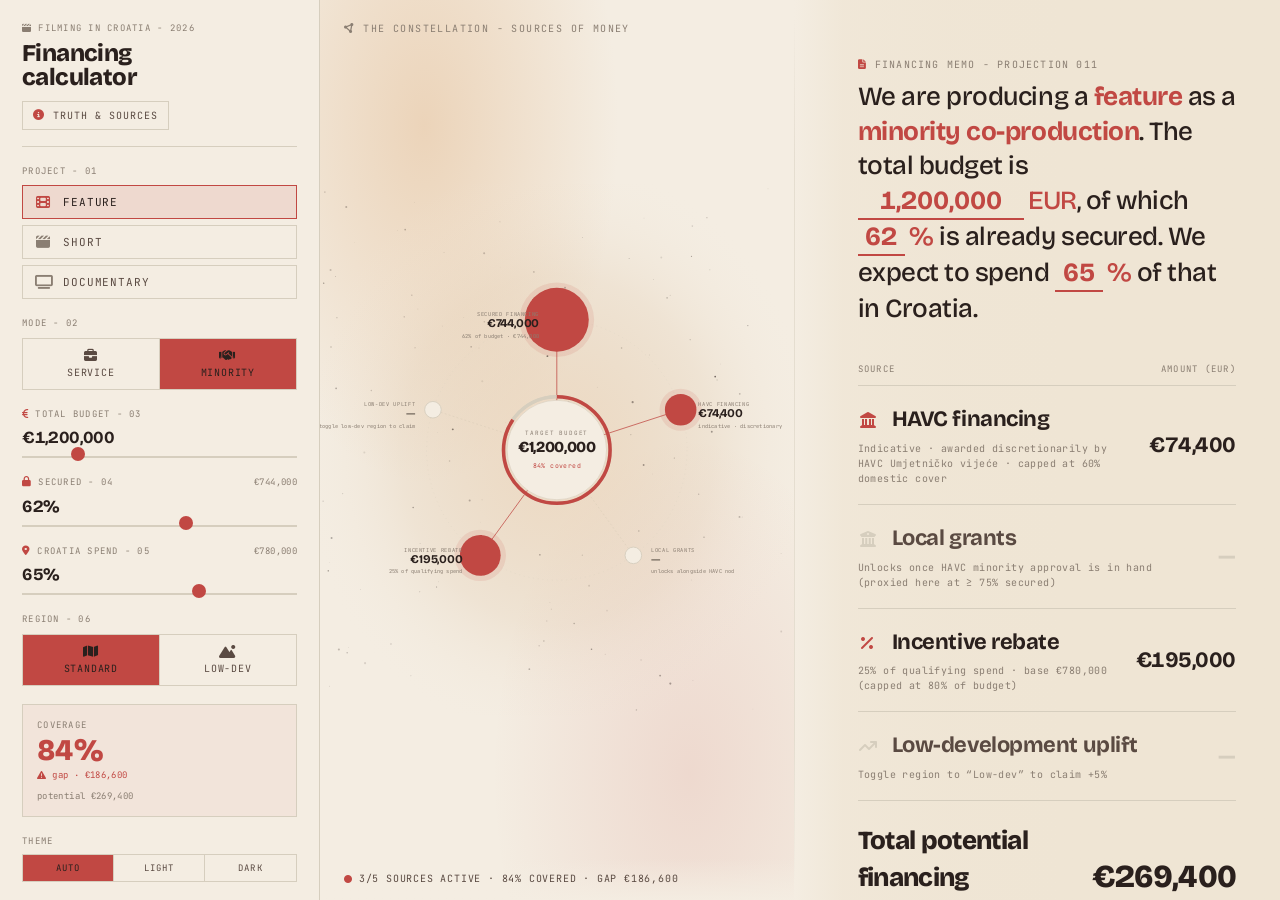
==== index.html @ e455ebb5 "initial commit" ====
<!doctype html>
<html lang="en">
<head>
<meta charset="utf-8">
<meta name="viewport" content="width=device-width, initial-scale=1">
<title>Financing Calculator - Filming in Croatia - 2026</title>
<meta name="description" content="A live estimator for HAVC financing and the Croatian audiovisual incentive rebate. By Aning Film d.o.o.">
<link rel="icon" href="https://aningfilm.hr/wp-content/uploads/2023/03/AningFilmIcon.png" sizes="32x32">

<link rel="stylesheet" href="brand/colors_and_type.css">
<link rel="stylesheet" href="https://cdnjs.cloudflare.com/ajax/libs/font-awesome/6.5.1/css/all.min.css">
<link rel="stylesheet" href="styles.css">
</head>

<body class="theme-dark">

<div class="app memo-docked" id="appRoot">
  <aside class="sidepanel desktop-sidepanel" aria-label="Desktop controls">
    <div class="brand-block">
      <div class="kicker">
        <i class="fa-solid fa-clapperboard"></i>filming in croatia - 2026
      </div>
      <h1 class="brand-title">Financing<br>calculator</h1>
      <button type="button" class="brand-truth-link" data-truth-trigger
        aria-controls="truthPanel" aria-expanded="false">
        <i class="fa-solid fa-circle-info"></i>
        <span>truth &amp; sources</span>
      </button>
    </div>

    <section class="ctrl-section">
      <div class="kicker">project - 01</div>
      <div class="project-chips">
        <button type="button" class="p-chip active" data-project="feature">
          <i class="fa-solid fa-film"></i>
          <span>Feature</span>
        </button>
        <button type="button" class="p-chip" data-project="short">
          <i class="fa-solid fa-clapperboard"></i>
          <span>Short</span>
        </button>
        <button type="button" class="p-chip" data-project="featureDocumentary">
          <i class="fa-solid fa-tv"></i>
          <span>Documentary</span>
        </button>
      </div>
    </section>

    <section class="ctrl-section">
      <div class="kicker">mode - 02</div>
      <div class="mode-row">
        <button type="button" class="mode-btn" data-mode="service">
          <i class="fa-solid fa-briefcase"></i>
          <span>Service</span>
        </button>
        <button type="button" class="mode-btn active" data-mode="minority">
          <i class="fa-solid fa-handshake"></i>
          <span>Minority</span>
        </button>
      </div>
    </section>

    <section class="slider-block">
      <div class="slider-head">
        <span class="kicker"><i class="fa-solid fa-euro-sign"></i>total budget - 03</span>
      </div>
      <div class="slider-val" data-display="valBudget">EUR 1,200,000</div>
      <input type="range" data-field="totalBudget"
        min="80000" max="6000000" step="10000" value="1200000"
        aria-label="Total budget">
    </section>

    <section class="slider-block">
      <div class="slider-head">
        <span class="kicker"><i class="fa-solid fa-lock"></i>secured - 04</span>
        <span class="slider-sub" data-display="subSecured">EUR 744,000</span>
      </div>
      <div class="slider-val" data-display="valSecured">62%</div>
      <input type="range" data-field="securedPct"
        min="0.05" max="1" step="0.01" value="0.62"
        aria-label="Secured financing percent">
    </section>

    <section class="slider-block">
      <div class="slider-head">
        <span class="kicker"><i class="fa-solid fa-location-dot"></i>croatia spend - 05</span>
        <span class="slider-sub" data-display="subCroatia">EUR 780,000</span>
      </div>
      <div class="slider-val" data-display="valCroatia">65%</div>
      <input type="range" data-field="croatiaPct"
        min="0" max="1" step="0.01" value="0.65"
        aria-label="Croatia spend percent">
    </section>

    <section class="ctrl-section">
      <div class="kicker">region - 06</div>
      <div class="mode-row">
        <button type="button" class="mode-btn region-btn active" data-region="standard">
          <i class="fa-solid fa-map"></i>
          <span>Standard</span>
        </button>
        <button type="button" class="mode-btn region-btn" data-region="lowdev">
          <i class="fa-solid fa-mountain-sun"></i>
          <span>Low-dev</span>
        </button>
      </div>
    </section>

    <div class="coverage-card">
      <div class="kicker">coverage</div>
      <div class="coverage-pct" data-display="coveragePct">0%</div>
      <div class="coverage-note" data-display="coverageNote">fully covered</div>
      <div class="coverage-potential" data-display="coveragePotential">potential EUR 0</div>
    </div>

    <div class="theme-toggle" role="radiogroup" aria-label="Theme">
      <span class="kicker theme-toggle-label">theme</span>
      <div class="theme-toggle-row">
        <button type="button" data-theme="auto"  aria-pressed="true">auto</button>
        <button type="button" data-theme="light" aria-pressed="false">light</button>
        <button type="button" data-theme="dark"  aria-pressed="false">dark</button>
      </div>
    </div>

    <div class="signoff">
      Aning Film - always paranoid,<br>never panicked.
    </div>
  </aside>

  <main class="main" aria-label="Funding constellation and memo stage">
    <section class="const-section">
      <div class="const-kicker">
        <i class="fa-solid fa-circle-nodes"></i>the constellation - sources of money
      </div>

      <div class="quick-rail" aria-label="Tablet and mobile controls">
        <div class="quick-pills" role="toolbar" aria-label="Configuration pills">
          <button type="button" class="pill-btn" data-pill="project" aria-expanded="false" aria-controls="configPanel">Project</button>
          <button type="button" class="pill-btn" data-pill="modeRegion" aria-expanded="false" aria-controls="configPanel">Mode + Region</button>
          <button type="button" class="pill-btn" data-pill="coverage" aria-expanded="false" aria-controls="configPanel">Coverage</button>
          <button type="button" class="pill-btn" data-pill="memo" aria-expanded="false" aria-controls="memoPanel">Memo</button>
          <button type="button" class="pill-btn" data-pill="truth" aria-expanded="false" aria-controls="truthPanel">Truth</button>

          <div class="theme-toggle quick-theme-toggle" role="radiogroup" aria-label="Theme">
            <button type="button" data-theme="auto"  aria-pressed="true" title="Auto">A</button>
            <button type="button" data-theme="light" aria-pressed="false" title="Light"><i class="fa-solid fa-sun"></i></button>
            <button type="button" data-theme="dark"  aria-pressed="false" title="Dark"><i class="fa-solid fa-moon"></i></button>
          </div>
        </div>

        <div class="quick-controls">
          <label class="quick-control">
            <span class="quick-label">Budget</span>
            <span class="quick-value" data-display="valBudget">EUR 1,200,000</span>
            <input type="range" data-field="totalBudget"
              min="80000" max="6000000" step="10000" value="1200000"
              aria-label="Quick total budget">
          </label>

          <label class="quick-control">
            <span class="quick-label">Secured</span>
            <span class="quick-value" data-display="valSecured">62%</span>
            <input type="range" data-field="securedPct"
              min="0.05" max="1" step="0.01" value="0.62"
              aria-label="Quick secured percent">
            <span class="quick-sub" data-display="subSecured">EUR 744,000</span>
          </label>

          <label class="quick-control">
            <span class="quick-label">Croatia</span>
            <span class="quick-value" data-display="valCroatia">65%</span>
            <input type="range" data-field="croatiaPct"
              min="0" max="1" step="0.01" value="0.65"
              aria-label="Quick Croatia percent">
            <span class="quick-sub" data-display="subCroatia">EUR 780,000</span>
          </label>
        </div>
      </div>

      <svg class="const-svg" id="constSvg" aria-hidden="true"></svg>
      <div class="const-hud" id="constHud"></div>
    </section>

    <section class="memo-section" id="memoPanel" aria-hidden="true">
      <div class="memo-inner">
        <div class="memo-head">
          <div class="memo-kicker">
            <i class="fa-solid fa-file-lines"></i>financing memo - projection 011
          </div>
          <button type="button" class="panel-close memo-close" id="memoClose" aria-label="Close memo panel">
            <i class="fa-solid fa-xmark"></i>
          </button>
        </div>

        <p class="memo-body">
          We are producing a <span class="memo-token" id="memoProject">feature</span>
          as a <span class="memo-token" id="memoMode">minority co-production</span>.
          The total budget is
          <span class="inline-input-wrap">
            <input type="text" inputmode="numeric" class="inline-input" id="memoBudget"
              aria-label="Total budget">
            <span class="inline-suffix">EUR</span></span>,
          of which
          <span class="inline-input-wrap">
            <input type="text" inputmode="numeric" class="inline-input" id="memoSecured"
              aria-label="Secured percent">
            <span class="inline-suffix">%</span></span>
          is already secured. We expect to spend
          <span class="inline-input-wrap">
            <input type="text" inputmode="numeric" class="inline-input" id="memoCroatia"
              aria-label="Croatia spend percent">
            <span class="inline-suffix">%</span></span>
          of that in Croatia.
        </p>

        <div class="ledger-head">
          <div class="kicker">source</div>
          <div class="kicker">basis</div>
          <div class="kicker right">amount (EUR)</div>
        </div>

        <div id="ledger"></div>

        <div class="total-row">
          <div class="total-label">Total potential financing</div>
          <div class="row-note" id="totalNote"></div>
          <div class="total-amt" id="totalAmt">EUR 0</div>
        </div>

        <div class="gap-row">
          <div class="gap-label" id="gapLabel"></div>
          <div class="row-note" id="gapNote"></div>
          <div class="gap-amt" id="gapAmt"></div>
        </div>

        <div class="footnote">
          Strictly illustrative. Actual decisions sit with HAVC, the line producer,
          and the auditor. For the rules, citations, and government sources see the
          <a href="#" data-truth-trigger>truth &amp; sources</a> panel.
        </div>
      </div>
    </section>

    <section class="memo-section truth-section" id="truthPanel" aria-hidden="true">
      <div class="memo-inner">
        <div class="memo-head">
          <div class="memo-kicker">
            <i class="fa-solid fa-scale-balanced"></i>truth &amp; sources
          </div>
          <button type="button" class="panel-close truth-close" id="truthClose" aria-label="Close truth panel">
            <i class="fa-solid fa-xmark"></i>
          </button>
        </div>

        <p class="memo-body truth-lede">
          A live estimator built on the current Croatian rules. The hard
          numbers come from Narodne novine; the soft ones (HAVC award sizing,
          local top-ups) come from <span class="memo-token">producer practice</span>
          and are labelled as such inside the constellation.
        </p>

        <div class="truth-section-list">

          <div class="truth-block">
            <div class="kicker truth-block-kicker"><i class="fa-solid fa-percent"></i>incentive rebate</div>
            <p class="truth-block-body">
              25% of qualifying Croatian spend, plus 5% if the production films in a
              below-average-development region. Eligible spend is capped at 80% of
              total budget. Minimum Croatian spend: €250,000 for a feature, €60,000
              for a documentary. <strong>Shorts are not rebate-eligible.</strong>
            </p>
          </div>

          <div class="truth-block">
            <div class="kicker truth-block-kicker"><i class="fa-solid fa-landmark"></i>havc minority co-production</div>
            <p class="truth-block-body">
              Available to projects with 50–85% secured financing. At least 60% of any
              HAVC grant must be spent in Croatia. Award amounts are discretionary
              (HAVC's Umjetničko vijeće decides per project) — the band shown in the
              constellation is our practitioner estimate calibrated against
              2024–2025 averages.
            </p>
          </div>

          <div class="truth-block">
            <div class="kicker truth-block-kicker"><i class="fa-solid fa-building-columns"></i>local / municipal funds</div>
            <p class="truth-block-body">
              City and county culture funds (Zagreb, Istria, Rijeka, Split-Dalmatia,
              Pula, …) typically top up once HAVC's minority approval is in hand —
              the domino effect. Amounts vary; €10–25k is a common first-domino range.
            </p>
          </div>

          <div class="truth-block">
            <div class="kicker truth-block-kicker"><i class="fa-solid fa-square-root-variable"></i>eligibility math</div>
            <p class="truth-block-body">
              To apply for the rebate you need ≥ 70% of your Croatian spend secured —
              not your total budget, since HAVC has no jurisdiction over non-Croatian
              budget. To be an official minority co-production you need ≥ 15% Croatian
              share, which is why anything above ~85% secured is essentially out of
              scope for HAVC minority funding.
            </p>
          </div>

          <div class="truth-block">
            <div class="kicker truth-block-kicker"><i class="fa-solid fa-compass"></i>what this calculator is</div>
            <p class="truth-block-body">
              A live estimator for first-pass financing conversations. Real decisions
              sit with HAVC, the line producer, and the auditor. The constellation
              labels each source as <em>indicative</em> where the calc is using a
              practitioner heuristic rather than a codified rule.
            </p>
          </div>

        </div>

        <div class="truth-sources">
          <div class="kicker truth-sources-kicker">authoritative sources</div>
          <ul class="truth-source-list">
            <li>
              <a href="https://narodne-novine.nn.hr/clanci/sluzbeni/2024_01_9_173.html" target="_blank" rel="noopener">
                NN 9/2024 — Pravilnik o poticanju ulaganja (current rebate amendment)
                <i class="fa-solid fa-arrow-up-right-from-square"></i>
              </a>
            </li>
            <li>
              <a href="https://www.zakon.hr/c/podzakonski-propis/55210/pravilnik-o-poticanju-ulaganja-u-proizvodnju-audiovizualnih-djela---procisceni-tekst" target="_blank" rel="noopener">
                Rebate Pravilnik — consolidated text (zakon.hr)
                <i class="fa-solid fa-arrow-up-right-from-square"></i>
              </a>
            </li>
            <li>
              <a href="https://narodne-novine.nn.hr/clanci/sluzbeni/full/2023_08_95_1429.html" target="_blank" rel="noopener">
                NN 95/2023 — HAVC funding Pravilnik
                <i class="fa-solid fa-arrow-up-right-from-square"></i>
              </a>
            </li>
            <li>
              <a href="https://narodne-novine.nn.hr/clanci/sluzbeni/2024_10_123_2052.html" target="_blank" rel="noopener">
                Zakon o audiovizualnim djelatnostima — NN 123/2024
                <i class="fa-solid fa-arrow-up-right-from-square"></i>
              </a>
            </li>
            <li>
              <a href="https://havc.hr/o-nama/javni-pozivi/filmske-koprodukcije-s-manjinskim-hrvatskim-udjelom/filmske-koprodukcije-s-manjinskim-hrvatskim-udjelom-u-2026" target="_blank" rel="noopener">
                HAVC — 2026 minority co-production call
                <i class="fa-solid fa-arrow-up-right-from-square"></i>
              </a>
            </li>
            <li>
              <a href="https://filmingincroatia.hr/the-incentive-programme/" target="_blank" rel="noopener">
                Filming in Croatia — official programme page
                <i class="fa-solid fa-arrow-up-right-from-square"></i>
              </a>
            </li>
            <li>
              <a href="https://min-kulture.gov.hr/propisi-543/audiovizualne-djelatnosti-16235/16235" target="_blank" rel="noopener">
                Ministry of Culture — AV regulations index
                <i class="fa-solid fa-arrow-up-right-from-square"></i>
              </a>
            </li>
          </ul>
        </div>

        <div class="footnote">
          For the full auditor-level breakdown including line-by-line code citations,
          see the standalone <a href="truth-report.html" target="_blank" rel="noopener">truth report</a>.
        </div>
      </div>
    </section>

    <section class="config-sheet" id="configPanel" aria-hidden="true">
      <div class="config-inner">
        <div class="config-head">
          <div class="kicker" id="configTitle">configuration</div>
          <button type="button" class="panel-close" id="sheetClose" aria-label="Close configuration sheet">
            <i class="fa-solid fa-xmark"></i>
          </button>
        </div>

        <div class="sheet-section" data-sheet-section="project" hidden>
          <div class="kicker">project</div>
          <div class="project-chips">
            <button type="button" class="p-chip active" data-project="feature">
              <i class="fa-solid fa-film"></i>
              <span>Feature</span>
            </button>
            <button type="button" class="p-chip" data-project="short">
              <i class="fa-solid fa-clapperboard"></i>
              <span>Short</span>
            </button>
            <button type="button" class="p-chip" data-project="featureDocumentary">
              <i class="fa-solid fa-tv"></i>
              <span>Documentary</span>
            </button>
          </div>
        </div>

        <div class="sheet-section" data-sheet-section="modeRegion" hidden>
          <div class="kicker">mode</div>
          <div class="mode-row">
            <button type="button" class="mode-btn" data-mode="service">
              <i class="fa-solid fa-briefcase"></i>
              <span>Service</span>
            </button>
            <button type="button" class="mode-btn active" data-mode="minority">
              <i class="fa-solid fa-handshake"></i>
              <span>Minority</span>
            </button>
          </div>

          <div class="kicker section-kicker">region</div>
          <div class="mode-row">
            <button type="button" class="mode-btn region-btn active" data-region="standard">
              <i class="fa-solid fa-map"></i>
              <span>Standard</span>
            </button>
            <button type="button" class="mode-btn region-btn" data-region="lowdev">
              <i class="fa-solid fa-mountain-sun"></i>
              <span>Low-dev</span>
            </button>
          </div>
        </div>

        <div class="sheet-section" data-sheet-section="coverage" hidden>
          <div class="coverage-card compact">
            <div class="kicker">coverage snapshot</div>
            <div class="coverage-pct" data-display="coveragePct">0%</div>
            <div class="coverage-note" data-display="coverageNote">fully covered</div>
            <div class="coverage-potential" data-display="coveragePotential">potential EUR 0</div>
          </div>
        </div>
      </div>
    </section>

    <div class="panel-backdrop" id="sheetBackdrop" hidden></div>
  </main>
</div>

<script src="calc.js"></script>
<script src="app.js"></script>

</body>
</html>
---- brand/colors_and_type.css ----
/* Aning Film — Colors & Type
 * Single source of truth for the brand's visual foundations.
 * Dark theme is the default. Light theme is a courtesy.
 *
 * Usage:
 *   <link rel="stylesheet" href="colors_and_type.css">
 *   <body class="theme-dark">  (or .theme-light, or .theme-auto)
 */

/* ─── WEB FONTS ───────────────────────────────────────────────
 * Pinned via Google Fonts CDN.
 * - Bricolage Grotesque · display / headlines (variable, opsz 12-96)
 * - Albert Sans · body / UI
 * - JetBrains Mono · monospace metadata, kickers, technical text
 * - Sigmar · optional one-shot brand display (hand-drawn weight,
 *   echoes the logo's vibe — use sparingly for big numerals, drop caps)
 *
 * SUBSTITUTION NOTE: The logo is hand-drawn custom lettering — there
 * is no font file for it. Sigmar is the nearest CDN match for the
 * thick, rounded, irregular character of the wordmark when text
 * needs to LOOK like the logo (it almost never does — show the logo
 * image instead).
 */
@import url('https://fonts.googleapis.com/css2?family=Bricolage+Grotesque:opsz,wght@12..96,400;12..96,500;12..96,700;12..96,800&family=Albert+Sans:wght@400;500;600;700&family=JetBrains+Mono:wght@400;500&family=Sigmar&display=swap');

/* ─── COLOR TOKENS — DARK (default) ───────────────────────── */
:root,
:root.theme-dark,
body.theme-dark {
  /* Foundations — sampled from the logo */
  --ink:        #2e2522;   /* primary background — warm near-black */
  --ink-deep:   #20191698; /* deeper near-black, used with alpha */
  --paper:      #f4ede2;   /* primary foreground — warm cream */
  --paper-dim:  #d6cebe;   /* secondary text */
  --muted:      #8a7e72;   /* tertiary / metadata */
  --rule:       #4a3b35;   /* dividers, hairlines, faint borders */
  --panel:      #382b27;   /* raised surfaces (cards, panels) */
  --still-bg:   #2e2522;   /* image placeholder background */
  --edge:       #3c2f2a;   /* quiet edges (constellation lines) */
  --edge-on:    #6b554d;   /* lit edges */
  --nebula-a:   #5a3a32;   /* warm cluster glow */
  --nebula-b:   #3a2a25;   /* secondary cluster */

  /* Accent — the Aning red */
  --red:        #c14843;   /* sampled from the logo's A */
  --red-deep:   #962f2b;

  /* Thread palette — when multiple categories need distinct hues */
  --thread-auteur:  #c14843;
  --thread-cross:   #e8a04a;
  --thread-inst:    #7fb38a;
  --thread-feature: #7a9bc4;
  --thread-tool:    #b88ad6;
  --thread-extra:   #d97a91;

  /* Semantic */
  --bg:         var(--ink);
  --fg:         var(--paper);
  --fg-dim:     var(--paper-dim);
  --accent:     var(--red);

  color-scheme: dark;
}

/* ─── COLOR TOKENS — LIGHT (inverted) ─────────────────────── */
body.theme-light {
  --ink:        #f4ede2;
  --ink-deep:   #e8dfd1;
  --paper:      #2a201d;
  --paper-dim:  #5a4a42;
  --muted:      #8a7e72;
  --rule:       #d6cebe;
  --panel:      #efe5d4;
  --still-bg:   #efe5d4;
  --edge:       #c8bea8;
  --edge-on:    #8a7a64;
  --nebula-a:   #e8c9a8;
  --nebula-b:   #d8b893;

  --red:        #c14843;
  --red-deep:   #962f2b;

  --bg: var(--ink);
  --fg: var(--paper);
  --fg-dim: var(--paper-dim);
  --accent: var(--red);

  color-scheme: light;
}

/* Follow OS pref in auto mode */
@media (prefers-color-scheme: light) {
  body.theme-auto {
    --ink: #f4ede2; --ink-deep: #e8dfd1;
    --paper: #2a201d; --paper-dim: #5a4a42;
    --muted: #8a7e72; --rule: #d6cebe; --panel: #efe5d4;
    --still-bg: #efe5d4; --edge: #c8bea8; --edge-on: #8a7a64;
    --nebula-a: #e8c9a8; --nebula-b: #d8b893;
    --bg: var(--ink); --fg: var(--paper); --fg-dim: var(--paper-dim);
  }
}

/* ─── TYPOGRAPHY TOKENS ───────────────────────────────────── */
:root {
  /* Font families */
  --font-display: "Bricolage Grotesque", system-ui, -apple-system, "Segoe UI", sans-serif;
  --font-body:    "Albert Sans", system-ui, -apple-system, "Segoe UI", sans-serif;
  --font-mono:    "JetBrains Mono", ui-monospace, Menlo, Consolas, monospace;
  --font-brand:   "Sigmar", "Bricolage Grotesque", system-ui, sans-serif;

  /* Type scale — display (Bricolage, 800, tight tracking) */
  --display-xxl: 92px;     /* hero one-shot — Dogma 23 wall */
  --display-xl:  56px;     /* page H1 */
  --display-lg:  38px;     /* project title, modal H */
  --display-md:  30px;     /* ethos statements */
  --display-sm:  22px;     /* card titles */

  /* Body */
  --body-xl: 24px;   /* studio statement, hero lede */
  --body-lg: 18px;   /* section lede */
  --body-md: 16px;   /* paragraph */
  --body-sm: 14px;   /* compact paragraph, button text */
  --body-xs: 12px;   /* fine print */

  /* Mono — kickers, metadata, navigation utility */
  --mono-sm:  11px;
  --mono-xs:  10px;
  --mono-xxs:  9px;

  /* Line heights */
  --lh-display: 0.92;
  --lh-tight:   1.05;
  --lh-snug:    1.25;
  --lh-body:    1.4;
  --lh-loose:   1.6;

  /* Tracking */
  --track-display: -0.025em;  /* tight on big display */
  --track-body:     0em;
  --track-mono:    0.04em;    /* spaced mono */
  --track-kicker:  0.08em;    /* wide-spaced uppercase */
}

/* ─── BASE ELEMENTS ───────────────────────────────────────── */
html, body {
  margin: 0; padding: 0;
  background: var(--bg);
  color: var(--fg);
  font-family: var(--font-body);
  font-size: var(--body-sm);
  line-height: var(--lh-body);
  -webkit-font-smoothing: antialiased;
  text-rendering: optimizeLegibility;
}
* { box-sizing: border-box; }
::selection { background: var(--red); color: var(--paper); }

/* Display — bricolage, heavy, tight. Always set on h1-h4. */
h1, h2, h3, h4, .display {
  font-family: var(--font-display);
  font-weight: 800;
  letter-spacing: var(--track-display);
  line-height: var(--lh-tight);
  margin: 0;
  text-wrap: balance;
}
h1, .display-xl { font-size: var(--display-xl); line-height: var(--lh-display); }
h2, .display-lg { font-size: var(--display-lg); }
h3, .display-md { font-size: var(--display-md); }
h4, .display-sm { font-size: var(--display-sm); }
.display-xxl    { font-size: var(--display-xxl); line-height: var(--lh-display); }

/* Body */
p, .body {
  font-family: var(--font-body);
  font-size: var(--body-md);
  line-height: var(--lh-body);
  margin: 0 0 1em;
  text-wrap: pretty;
}
.body-xl { font-size: var(--body-xl); line-height: var(--lh-body); }
.body-lg { font-size: var(--body-lg); line-height: var(--lh-body); }
.body-sm { font-size: var(--body-sm); }
.body-xs { font-size: var(--body-xs); }

/* Mono — the brand's "utility voice". Kickers, dates, technical notes. */
.mono, code, kbd, samp {
  font-family: var(--font-mono);
  letter-spacing: var(--track-mono);
}
.mono-sm  { font-size: var(--mono-sm);  }
.mono-xs  { font-size: var(--mono-xs);  }
.mono-xxs { font-size: var(--mono-xxs); }

/* Kicker — small, mono, uppercase, wide-spaced. The signature label. */
.kicker {
  font-family: var(--font-mono);
  font-size: var(--mono-xs);
  letter-spacing: var(--track-kicker);
  text-transform: uppercase;
  color: var(--paper-dim);
  display: inline-block;
}
.kicker--accent { color: var(--red); }

/* Links */
a {
  color: inherit;
  text-decoration: underline;
  text-underline-offset: 0.2em;
  text-decoration-thickness: 1px;
  text-decoration-color: var(--rule);
  transition: text-decoration-color 180ms ease;
}
a:hover { text-decoration-color: var(--red); }

/* Buttons inherit our type */
button, input, textarea, select { font-family: inherit; }

/* ─── SCROLLBARS — narrow, brand-tinted ────────────────────── */
* { scrollbar-width: thin; scrollbar-color: var(--rule) transparent; }
*::-webkit-scrollbar { width: 10px; height: 10px; }
*::-webkit-scrollbar-track { background: transparent; }
*::-webkit-scrollbar-thumb {
  background: var(--rule); border-radius: 6px;
  border: 2px solid var(--ink);
}
*::-webkit-scrollbar-thumb:hover { background: var(--red); }

/* ─── SPACING — modest scale, 4px base ─────────────────────── */
:root {
  --space-1:  4px;
  --space-2:  8px;
  --space-3:  12px;
  --space-4:  16px;
  --space-5:  22px;
  --space-6:  28px;
  --space-7:  36px;
  --space-8:  48px;
  --space-9:  64px;
  --space-10: 96px;

  /* Layout */
  --gutter:       28px;
  --content-w:   1100px;
  --reading-w:    780px;
  --narrow-w:     640px;

  /* Borders & radii — radii are NEAR ZERO. Sharp corners are part of
   * the brand. Buttons and chips are the only rounded elements. */
  --r-0:    0px;     /* default — cards, panels, inputs, images */
  --r-pill: 999px;   /* chips, theme toggle */

  --hairline:  1px;
  --rule-w:  1.5px;  /* default visible border weight */
  --rule-w-strong: 3px;  /* accent border, brand bar */
}
---- styles.css ----
/* Film Financing Calculator 2026
 * Desktop: persistent sidepanel + integrated memo / truth overlay sharing the right slot.
 * Tablet/mobile: always-visible quick controls + lightweight floating popovers.
 */

* { box-sizing: border-box; }
html, body { height: 100%; margin: 0; }

:root {
  /* Width of the docked right-slot panel (memo or truth). Single source of
   * truth — used both by the panel itself and by the constellation section
   * which shrinks to make room when one is docked. */
  --memo-w: clamp(440px, 38vw, 640px);
}

body {
  background: var(--ink);
  color: var(--paper);
  font-family: var(--font-body);
  overflow: hidden;
}
body.panel-lock { overflow: hidden; }

::selection { background: var(--red); color: var(--paper); }
a { color: var(--paper); }

.app {
  position: relative;
  height: 100vh;
  display: grid;
  grid-template-columns: 320px 1fr;
  background: var(--ink);
}

.main {
  position: relative;
  min-width: 0;
  height: 100vh;
  overflow: hidden;
  background: var(--ink);
}

/* ─── Desktop sidepanel ─────────────────────────────────────── */
.sidepanel {
  height: 100vh;
  border-right: 1px solid var(--rule);
  padding: 22px 22px 20px;
  display: flex;
  flex-direction: column;
  gap: 18px;
  overflow-y: auto;
  background: var(--ink);
}

.brand-block {
  padding-bottom: 16px;
  border-bottom: 1px solid var(--rule);
  display: flex;
  flex-direction: column;
  gap: 6px;
}
.brand-block .kicker i { margin-right: 6px; }

.brand-title {
  font-family: var(--font-display);
  font-weight: 800;
  font-size: 24px;
  letter-spacing: -0.025em;
  line-height: 1;
  color: var(--paper);
  margin: 0;
}

.brand-truth-link {
  margin-top: 6px;
  border: 1px solid var(--rule);
  background: transparent;
  color: var(--paper-dim);
  padding: 7px 10px;
  font-family: var(--font-mono);
  font-size: 10px;
  letter-spacing: 0.1em;
  text-transform: uppercase;
  cursor: pointer;
  display: inline-flex;
  align-items: center;
  gap: 8px;
  align-self: flex-start;
  transition: border-color 160ms ease, color 160ms ease, background 160ms ease;
}
.brand-truth-link i { color: var(--red); font-size: 11px; }
.brand-truth-link:hover { border-color: var(--paper-dim); color: var(--paper); }
.brand-truth-link[aria-expanded="true"] {
  border-color: var(--red);
  color: var(--paper);
  background: rgba(193,72,67,0.10);
}

.kicker {
  font-family: var(--font-mono);
  font-size: 9px;
  letter-spacing: 0.14em;
  text-transform: uppercase;
  color: var(--muted);
}

.ctrl-section { display: flex; flex-direction: column; gap: 8px; }

.project-chips { display: flex; flex-direction: column; gap: 6px; }

.p-chip {
  display: flex;
  align-items: center;
  gap: 12px;
  padding: 9px 12px;
  border: 1.5px solid var(--rule);
  background: transparent;
  color: var(--paper-dim);
  cursor: pointer;
  font-family: var(--font-mono);
  font-size: 11px;
  letter-spacing: 0.08em;
  text-transform: uppercase;
  text-align: left;
  transition: all 180ms ease;
}
.p-chip:hover { border-color: var(--paper-dim); }
.p-chip.active {
  border-color: var(--red);
  background: rgba(193,72,67,0.12);
  color: var(--paper);
}
.p-chip i {
  color: var(--muted);
  font-size: 14px;
  width: 16px;
  text-align: center;
}
.p-chip.active i { color: var(--red); }

.mode-row {
  display: grid;
  grid-template-columns: 1fr 1fr;
  border: 1px solid var(--rule);
}
.mode-btn {
  padding: 10px 8px;
  border: 0;
  background: transparent;
  color: var(--paper-dim);
  font-family: var(--font-mono);
  font-size: 10px;
  letter-spacing: 0.08em;
  text-transform: uppercase;
  cursor: pointer;
  display: flex;
  flex-direction: column;
  align-items: center;
  gap: 4px;
  transition: background 180ms ease, color 180ms ease;
}
.mode-btn:first-child { border-right: 1px solid var(--rule); }
.mode-btn.active { background: var(--red); color: var(--paper); }
.mode-btn i { font-size: 13px; }

.slider-block { display: flex; flex-direction: column; gap: 6px; }
.slider-head {
  display: flex;
  justify-content: space-between;
  align-items: baseline;
}
.slider-head .kicker i {
  margin-right: 6px;
  color: var(--red);
  font-size: 10px;
}
.slider-val {
  font-family: var(--font-display);
  font-weight: 700;
  font-size: 17px;
  letter-spacing: -0.02em;
  color: var(--paper);
  font-variant-numeric: tabular-nums;
}
.slider-sub {
  font-family: var(--font-mono);
  font-size: 9px;
  letter-spacing: 0.04em;
  color: var(--muted);
}

input[type=range] {
  -webkit-appearance: none;
  appearance: none;
  width: 100%;
  height: 2px;
  margin: 0;
  background: var(--rule);
  outline: none;
  accent-color: var(--red);
}
input[type=range]::-webkit-slider-thumb {
  -webkit-appearance: none;
  height: 14px;
  width: 14px;
  border-radius: 50%;
  background: var(--red);
  cursor: pointer;
  border: 0;
  margin-top: -6px;
}
input[type=range]::-moz-range-thumb {
  height: 14px;
  width: 14px;
  border-radius: 50%;
  background: var(--red);
  border: 0;
  cursor: pointer;
}

.coverage-card {
  padding: 14px;
  border: 1px solid var(--rule);
  background: rgba(193,72,67,0.05);
  display: flex;
  flex-direction: column;
  gap: 4px;
}
.coverage-card.compact { background: rgba(193,72,67,0.08); }
.coverage-pct {
  font-family: var(--font-display);
  font-weight: 800;
  font-size: 30px;
  letter-spacing: -0.025em;
  line-height: 1;
  color: var(--paper);
  font-variant-numeric: tabular-nums;
}
.coverage-pct.short { color: var(--red); }
.coverage-note {
  font-family: var(--font-mono);
  font-size: 9px;
  letter-spacing: 0.04em;
  color: var(--paper-dim);
}
.coverage-note.gap { color: var(--red); }
.coverage-note i { margin-right: 6px; }
.coverage-potential {
  font-family: var(--font-mono);
  font-size: 9px;
  letter-spacing: 0.04em;
  color: var(--muted);
  margin-top: 4px;
}

/* ─── Theme toggle ──────────────────────────────────────────── */
.theme-toggle {
  display: flex;
  flex-direction: column;
  gap: 6px;
}
/* Desktop sidepanel variant — sits just above the signoff. */
.sidepanel .theme-toggle { margin-top: auto; }
.sidepanel .signoff      { margin-top: 0; }
.theme-toggle-label { color: var(--muted); }
.theme-toggle-row {
  display: grid;
  grid-template-columns: 1fr 1fr 1fr;
  border: 1px solid var(--rule);
}
.theme-toggle-row button {
  background: transparent;
  border: 0;
  border-right: 1px solid var(--rule);
  padding: 7px 6px;
  font-family: var(--font-mono);
  font-size: 9px;
  letter-spacing: 0.12em;
  text-transform: uppercase;
  color: var(--paper-dim);
  cursor: pointer;
  transition: background 160ms ease, color 160ms ease;
}
.theme-toggle-row button:last-child { border-right: 0; }
.theme-toggle-row button:hover { color: var(--paper); }
.theme-toggle-row button[aria-pressed="true"] {
  background: var(--red);
  color: var(--paper);
}

.signoff {
  margin-top: auto;
  font-family: var(--font-mono);
  font-size: 9px;
  letter-spacing: 0.08em;
  text-transform: uppercase;
  color: var(--muted);
  padding-top: 10px;
  border-top: 1px solid var(--rule);
  line-height: 1.5;
}

/* ─── Stage ────────────────────────────────────────────────── */
.const-section {
  position: absolute;
  inset: 0;
  overflow: hidden;
  background: var(--ink);
  transition: right 380ms cubic-bezier(0.2, 0.8, 0.2, 1);
}
.const-section::before {
  content: "";
  position: absolute;
  inset: 0;
  background:
    radial-gradient(62% 60% at 22% 14%, color-mix(in srgb, var(--nebula-a) 70%, transparent), transparent 66%),
    radial-gradient(58% 52% at 78% 86%, rgba(193,72,67,0.12), transparent 72%);
  pointer-events: none;
  z-index: 0;
}

.const-kicker {
  position: absolute;
  top: 22px;
  left: 24px;
  font-family: var(--font-mono);
  font-size: 10px;
  letter-spacing: 0.14em;
  text-transform: uppercase;
  color: var(--muted);
  z-index: 26;
}
.const-kicker i { margin-right: 8px; }

.const-svg {
  position: absolute;
  inset: 0;
  width: 100%;
  height: 100%;
  z-index: 1;
}

.const-svg .edge,
.const-svg .node-circle,
.const-svg .halo {
  transition: all 380ms cubic-bezier(0.2, 0.8, 0.2, 1);
}
.const-svg .coverage-ring {
  transition: stroke-dasharray 460ms cubic-bezier(0.2, 0.8, 0.2, 1);
}
.const-svg .node-val,
.const-svg .node-note {
  transition: fill 180ms ease;
}

/* When the right slot is docked (memo OR truth), shrink the constellation
 * section so it stops being masked by the panel. Single var drives both.
 * Desktop-only — on tablet/mobile the panels are sliding sheets, not docked. */
@media (min-width: 1280px) {
  .app.memo-docked .const-section,
  .app.truth-docked .const-section { right: var(--memo-w); }
}

.const-hud {
  position: absolute;
  left: 0;
  right: 0;
  bottom: 0;
  padding: 14px 24px;
  display: flex;
  justify-content: space-between;
  align-items: baseline;
  background: linear-gradient(0deg, color-mix(in srgb, var(--ink) 94%, transparent), transparent);
  font-family: var(--font-mono);
  font-size: 10px;
  letter-spacing: 0.08em;
  text-transform: uppercase;
  color: var(--paper-dim);
  pointer-events: none;
  z-index: 10;
}
.const-hud i { margin-right: 6px; }

/* ─── Quick rail (tablet / mobile only) ────────────────────── */
.quick-rail {
  display: none;
  position: absolute;
  top: 14px;
  left: 14px;
  right: 14px;
  z-index: 34;
}

.quick-pills {
  display: flex;
  gap: 8px;
  margin-bottom: 10px;
  align-items: center;
  flex-wrap: nowrap;
  overflow-x: auto;
  scrollbar-width: none;
}
.quick-pills::-webkit-scrollbar { display: none; }

.pill-btn {
  flex: 0 0 auto;
  border: 1px solid var(--rule);
  background: color-mix(in srgb, var(--ink) 72%, transparent);
  color: var(--paper-dim);
  padding: 8px 12px;
  font-family: var(--font-mono);
  font-size: 9px;
  letter-spacing: 0.12em;
  text-transform: uppercase;
  cursor: pointer;
  transition: border-color 180ms ease, color 180ms ease, background 180ms ease;
}
.pill-btn.active {
  border-color: var(--red);
  color: var(--paper);
  background: rgba(193,72,67,0.18);
}

.quick-theme-toggle {
  flex: 0 0 auto;
  margin-left: auto;
  display: grid;
  grid-template-columns: repeat(3, auto);
  border: 1px solid var(--rule);
  background: color-mix(in srgb, var(--ink) 72%, transparent);
}
.quick-theme-toggle button {
  background: transparent;
  border: 0;
  border-right: 1px solid var(--rule);
  padding: 7px 9px;
  font-family: var(--font-mono);
  font-size: 9px;
  letter-spacing: 0.08em;
  color: var(--paper-dim);
  cursor: pointer;
  min-width: 28px;
  transition: background 160ms ease, color 160ms ease;
}
.quick-theme-toggle button:last-child { border-right: 0; }
.quick-theme-toggle button[aria-pressed="true"] {
  background: var(--red);
  color: var(--paper);
}

.quick-controls {
  display: grid;
  grid-template-columns: repeat(3, minmax(0, 1fr));
  gap: 8px;
}
.quick-control {
  border: 1px solid var(--rule);
  background: color-mix(in srgb, var(--ink) 78%, transparent);
  padding: 9px 10px 7px;
  display: grid;
  gap: 5px;
  min-width: 0;
}
.quick-label {
  font-family: var(--font-mono);
  font-size: 8px;
  letter-spacing: 0.14em;
  text-transform: uppercase;
  color: var(--muted);
}
.quick-value {
  font-family: var(--font-display);
  font-weight: 700;
  font-size: 14px;
  letter-spacing: -0.015em;
  color: var(--paper);
  font-variant-numeric: tabular-nums;
  white-space: nowrap;
  overflow: hidden;
  text-overflow: ellipsis;
}
.quick-sub {
  font-family: var(--font-mono);
  font-size: 8px;
  letter-spacing: 0.05em;
  color: var(--muted);
  white-space: nowrap;
  overflow: hidden;
  text-overflow: ellipsis;
}

/* ─── Memo + Truth panels — share the right slot ──────────── */
.memo-section {
  min-width: 0;
  position: absolute;
  top: 0;
  right: 0;
  bottom: 0;
  width: var(--memo-w);
  overflow-y: auto;
  border-left: 0;
  background: linear-gradient(90deg,
    color-mix(in srgb, var(--panel) 0%, transparent) 0%,
    color-mix(in srgb, var(--panel) 74%, transparent) 10%,
    color-mix(in srgb, var(--panel) 94%, transparent) 30%,
    var(--panel) 56%);
  z-index: 20;
}
.memo-section::before {
  content: "";
  position: absolute;
  top: 0;
  bottom: 0;
  left: 0;
  width: 1px;
  background: linear-gradient(180deg, transparent 2%, var(--rule) 18%, var(--rule) 82%, transparent 98%);
  opacity: 0.5;
}

.memo-inner {
  max-width: none;
  margin: 0;
  padding: 58px 44px 82px 64px;
  color: var(--paper);
}

.memo-head {
  display: flex;
  justify-content: space-between;
  align-items: center;
  gap: 14px;
  margin-bottom: 8px;
}

.memo-kicker {
  font-family: var(--font-mono);
  font-size: 10px;
  letter-spacing: 0.12em;
  text-transform: uppercase;
  color: var(--muted);
}
.memo-kicker i { margin-right: 8px; color: var(--red); }

.panel-close {
  border: 1px solid var(--rule);
  background: color-mix(in srgb, var(--ink) 86%, transparent);
  color: var(--paper-dim);
  width: 34px;
  height: 34px;
  display: inline-flex;
  align-items: center;
  justify-content: center;
  cursor: pointer;
  transition: border-color 160ms ease, color 160ms ease;
}
.panel-close:hover {
  border-color: var(--paper);
  color: var(--paper);
}
.memo-close, .truth-close { display: none; }

.memo-body {
  font-family: var(--font-display);
  font-weight: 500;
  font-size: clamp(22px, 2.05vw, 30px);
  line-height: 1.32;
  letter-spacing: -0.018em;
  color: var(--paper);
  margin: 0 0 36px;
  text-wrap: pretty;
}

.memo-token {
  color: var(--red);
  font-weight: 700;
}

.inline-input-wrap {
  display: inline-flex;
  align-items: baseline;
  color: var(--red);
}

.inline-input {
  background: transparent;
  color: var(--red);
  font-family: inherit;
  font-weight: 700;
  font-size: inherit;
  border: 0;
  border-bottom: 2px solid var(--red);
  padding: 0 4px 2px;
  outline: none;
  text-align: center;
  font-variant-numeric: tabular-nums;
  field-sizing: content;
  min-width: 2ch;
}
.inline-input::-webkit-outer-spin-button,
.inline-input::-webkit-inner-spin-button { -webkit-appearance: none; margin: 0; }
.inline-suffix { margin-left: 4px; }

/* ─── Ledger ────────────────────────────────────────────────── */
.ledger-head,
.ledger-row,
.total-row,
.gap-row {
  display: grid;
  grid-template-columns: minmax(0, 1fr) auto;
  column-gap: 18px;
  row-gap: 6px;
  align-items: start;
}
.ledger-head {
  padding-bottom: 10px;
  border-bottom: 1px solid var(--rule);
}
.ledger-head > :nth-child(2) { display: none; }
.ledger-head .right { text-align: right; }

.ledger-row {
  grid-template-areas:
    "title amount"
    "note amount";
  padding: 18px 0;
  border-bottom: 1px solid var(--rule);
}
.row-title {
  grid-area: title;
  font-family: var(--font-display);
  font-weight: 700;
  font-size: 22px;
  letter-spacing: -0.02em;
  color: var(--paper);
  display: flex;
  align-items: baseline;
}
.row-title i {
  color: var(--red);
  margin-right: 14px;
  font-size: 16px;
  width: 20px;
  text-align: center;
}
.row-title.off { color: var(--paper-dim); }
.row-title.off i { color: var(--rule); }

.ledger-row .row-note,
.total-row .row-note,
.gap-row .row-note {
  grid-area: note;
}
.row-note {
  font-family: var(--font-mono);
  font-size: 10px;
  letter-spacing: 0.04em;
  color: var(--muted);
  line-height: 1.5;
}
.row-amt {
  grid-area: amount;
  align-self: center;
  font-family: var(--font-display);
  font-weight: 700;
  font-size: 22px;
  letter-spacing: -0.02em;
  color: var(--paper);
  text-align: right;
  font-variant-numeric: tabular-nums;
}
.row-amt.off { color: var(--rule); }

.total-row {
  grid-template-areas:
    "label amount"
    "note amount";
  padding: 22px 0 6px;
  border-bottom: 3px double var(--rule);
}
.total-label {
  grid-area: label;
  font-family: var(--font-display);
  font-weight: 800;
  font-size: 26px;
  letter-spacing: -0.025em;
  color: var(--paper);
}
.total-amt {
  grid-area: amount;
  align-self: center;
  font-family: var(--font-display);
  font-weight: 800;
  font-size: 32px;
  letter-spacing: -0.025em;
  color: var(--paper);
  text-align: right;
  font-variant-numeric: tabular-nums;
}

.gap-row {
  grid-template-areas:
    "label amount"
    "note amount";
  padding: 22px 0;
}
.gap-label {
  grid-area: label;
  font-family: var(--font-display);
  font-weight: 800;
  font-size: 26px;
  letter-spacing: -0.025em;
  color: var(--paper);
  display: flex;
  align-items: baseline;
}
.gap-label.short { color: var(--red); }
.gap-label i { margin-right: 10px; font-size: 22px; }
.gap-amt {
  grid-area: amount;
  align-self: center;
  font-family: var(--font-display);
  font-weight: 800;
  font-size: 32px;
  letter-spacing: -0.025em;
  text-align: right;
  font-variant-numeric: tabular-nums;
  color: var(--paper);
}
.gap-amt.short { color: var(--red); }

.footnote {
  font-family: var(--font-mono);
  font-size: 10px;
  color: var(--muted);
  letter-spacing: 0.04em;
  line-height: 1.6;
  border-top: 1px solid var(--rule);
  padding-top: 14px;
  margin-top: 28px;
}
.footnote a {
  color: var(--paper-dim);
  text-decoration: underline;
  text-underline-offset: 2px;
  text-decoration-color: var(--rule);
}
.footnote a:hover { color: var(--red); text-decoration-color: var(--red); }

/* ─── Truth panel content ──────────────────────────────────── */
.truth-section { display: none; }
.app.truth-docked .truth-section,
.app.truth-open   .truth-section { display: block; }
.app.truth-docked #memoPanel    { display: none; }

.truth-lede {
  font-size: clamp(20px, 1.7vw, 24px);
  margin-bottom: 28px;
}

.truth-section-list {
  display: flex;
  flex-direction: column;
  gap: 16px;
  margin-bottom: 28px;
}
.truth-block {
  padding: 14px 0;
  border-bottom: 1px solid var(--rule);
}
.truth-block:last-child { border-bottom: 0; padding-bottom: 4px; }
.truth-block-kicker {
  display: flex;
  align-items: center;
  gap: 8px;
  margin-bottom: 8px;
  color: var(--paper-dim);
}
.truth-block-kicker i { color: var(--red); font-size: 11px; }
.truth-block-body {
  font-family: var(--font-body);
  font-size: 14px;
  line-height: 1.55;
  color: var(--paper);
  margin: 0;
  text-wrap: pretty;
}
.truth-block-body strong { color: var(--red); }
.truth-block-body em { color: var(--paper-dim); font-style: italic; }

.truth-sources {
  border-top: 1px solid var(--rule);
  padding-top: 16px;
  margin-top: 4px;
}
.truth-sources-kicker { display: block; color: var(--red); margin-bottom: 10px; }
.truth-source-list {
  list-style: none;
  margin: 0;
  padding: 0;
  display: flex;
  flex-direction: column;
  gap: 0;
}
.truth-source-list li {
  border-bottom: 1px solid var(--rule);
}
.truth-source-list li:last-child { border-bottom: 0; }
.truth-source-list a {
  display: flex;
  align-items: center;
  gap: 10px;
  padding: 10px 0;
  font-family: var(--font-mono);
  font-size: 11px;
  line-height: 1.4;
  letter-spacing: 0.02em;
  color: var(--paper-dim);
  text-decoration: none;
  border-bottom: 0;
  transition: color 160ms ease;
}
.truth-source-list a i {
  font-size: 9px;
  color: var(--muted);
  margin-left: auto;
  transition: color 160ms ease;
}
.truth-source-list a:hover {
  color: var(--paper);
}
.truth-source-list a:hover i { color: var(--red); }

/* ─── Config sheet — desktop fallback (rare) ──────────────── */
.config-sheet { display: none; }

.panel-backdrop {
  position: absolute;
  inset: 0;
  background: color-mix(in srgb, var(--ink) 58%, transparent);
  backdrop-filter: blur(2px);
  z-index: 40;
}

/* ─── Tablet and below ─────────────────────────────────────── */
@media (max-width: 1279px) {
  .app {
    display: block;
    grid-template-columns: none;
  }

  .desktop-sidepanel { display: none; }
  .quick-rail { display: block; }

  /* Memo and Truth panels: slide in from the right as substantial sheets */
  .memo-section {
    position: absolute;
    top: 0;
    right: 0;
    bottom: 0;
    width: min(620px, 86vw);
    border-left: 1px solid var(--rule);
    background: linear-gradient(90deg,
      color-mix(in srgb, var(--panel) 20%, transparent) 0%,
      color-mix(in srgb, var(--panel) 92%, transparent) 12%,
      var(--panel) 50%);
    box-shadow: -20px 0 44px color-mix(in srgb, var(--ink-deep) 34%, transparent);
    transform: translateX(104%);
    transition: transform 320ms cubic-bezier(0.2, 0.8, 0.2, 1);
    z-index: 46;
  }
  .memo-section::before { display: none; }
  .app.memo-open #memoPanel { transform: translateX(0); }
  .app.truth-open #truthPanel { transform: translateX(0); }

  .memo-inner {
    padding: 52px 34px 70px;
  }
  .memo-close, .truth-close { display: inline-flex; }

  /* Config panel becomes a lightweight floating popover, NOT a full sheet */
  .config-sheet {
    display: block;
    position: absolute;
    top: var(--popover-y, 60px);
    left: var(--popover-x, 14px);
    right: auto;
    width: max-content;
    max-width: min(320px, calc(100vw - 28px));
    max-height: min(60vh, 520px);
    overflow-y: auto;
    border: 1px solid var(--rule);
    background: var(--panel);
    box-shadow: 0 16px 36px color-mix(in srgb, var(--ink-deep) 38%, transparent);
    opacity: 0;
    transform: translateY(-6px);
    pointer-events: none;
    transition: opacity 180ms ease, transform 180ms ease;
    z-index: 45;
    border-radius: 0;
  }
  .app.config-open .config-sheet {
    opacity: 1;
    transform: translateY(0);
    pointer-events: auto;
  }

  .config-inner { padding: 14px 16px 16px; }
  .config-head {
    display: flex;
    justify-content: space-between;
    align-items: center;
    margin-bottom: 10px;
  }
  .section-kicker { margin-top: 14px; }
  .sheet-section .project-chips { margin-top: 8px; min-width: 220px; }
  .sheet-section .mode-row { margin-top: 8px; min-width: 220px; }

  /* Backdrop disabled for the lightweight popover; the memo / truth sheets
   * keep using it for proper focus. */
  .panel-backdrop { display: none; }
  .app.memo-open .panel-backdrop,
  .app.truth-open .panel-backdrop { display: block; }
}

/* ─── Mobile ───────────────────────────────────────────────── */
@media (max-width: 880px) {
  .const-kicker {
    top: 10px;
    left: 12px;
    font-size: 8px;
    letter-spacing: 0.1em;
  }

  .quick-rail {
    top: 10px;
    left: 10px;
    right: 10px;
  }

  .quick-pills {
    gap: 6px;
  }
  .pill-btn { padding: 7px 10px; font-size: 8px; letter-spacing: 0.1em; }

  .quick-theme-toggle button {
    padding: 6px 7px;
    min-width: 24px;
    font-size: 8px;
  }

  .quick-controls {
    display: grid;
    grid-template-columns: repeat(3, minmax(0, 1fr));
    gap: 6px;
  }
  .quick-control {
    min-width: 0;
    padding: 7px 8px 6px;
    gap: 3px;
  }
  .quick-value { font-size: 13px; }
  .quick-sub  { font-size: 7px; }

  .const-hud {
    padding: 12px 10px;
    font-size: 9px;
    letter-spacing: 0.06em;
  }

  /* Config popover docks to the bottom of the quick-rail centrally on phones */
  .config-sheet {
    top: var(--popover-y, 100px);
    left: 50%;
    transform: translate(-50%, -6px);
    max-width: min(300px, calc(100vw - 28px));
  }
  .app.config-open .config-sheet {
    transform: translate(-50%, 0);
  }

  /* Memo + Truth slide up from the bottom as bottom sheets */
  .memo-section {
    top: auto;
    left: 0;
    right: 0;
    bottom: 0;
    width: 100%;
    max-height: min(82vh, 740px);
    border-left: 0;
    border-top: 1px solid var(--rule);
    border-radius: 18px 18px 0 0;
    transform: translateY(104%);
    box-shadow: 0 -24px 50px color-mix(in srgb, var(--ink-deep) 42%, transparent);
    background: var(--panel);
  }
  .app.memo-open #memoPanel { transform: translateY(0); }
  .app.truth-open #truthPanel { transform: translateY(0); }

  .memo-inner { padding: 24px 20px 34px; }
  .memo-body {
    font-size: 22px;
    margin-bottom: 26px;
  }
  .truth-lede { font-size: 19px; }
  .truth-block-body { font-size: 13px; }

  .ledger-head,
  .ledger-row,
  .total-row,
  .gap-row {
    grid-template-columns: 1fr 110px;
  }
  .ledger-head > :nth-child(2),
  .ledger-row .row-note { display: none; }

  .row-title { font-size: 18px; }
  .row-amt,
  .total-amt,
  .gap-amt { font-size: 18px; }
  .total-label,
  .gap-label { font-size: 20px; }
}

@media (prefers-reduced-motion: reduce) {
  *, .const-svg * {
    animation: none !important;
    transition-duration: 0.01ms !important;
  }
}
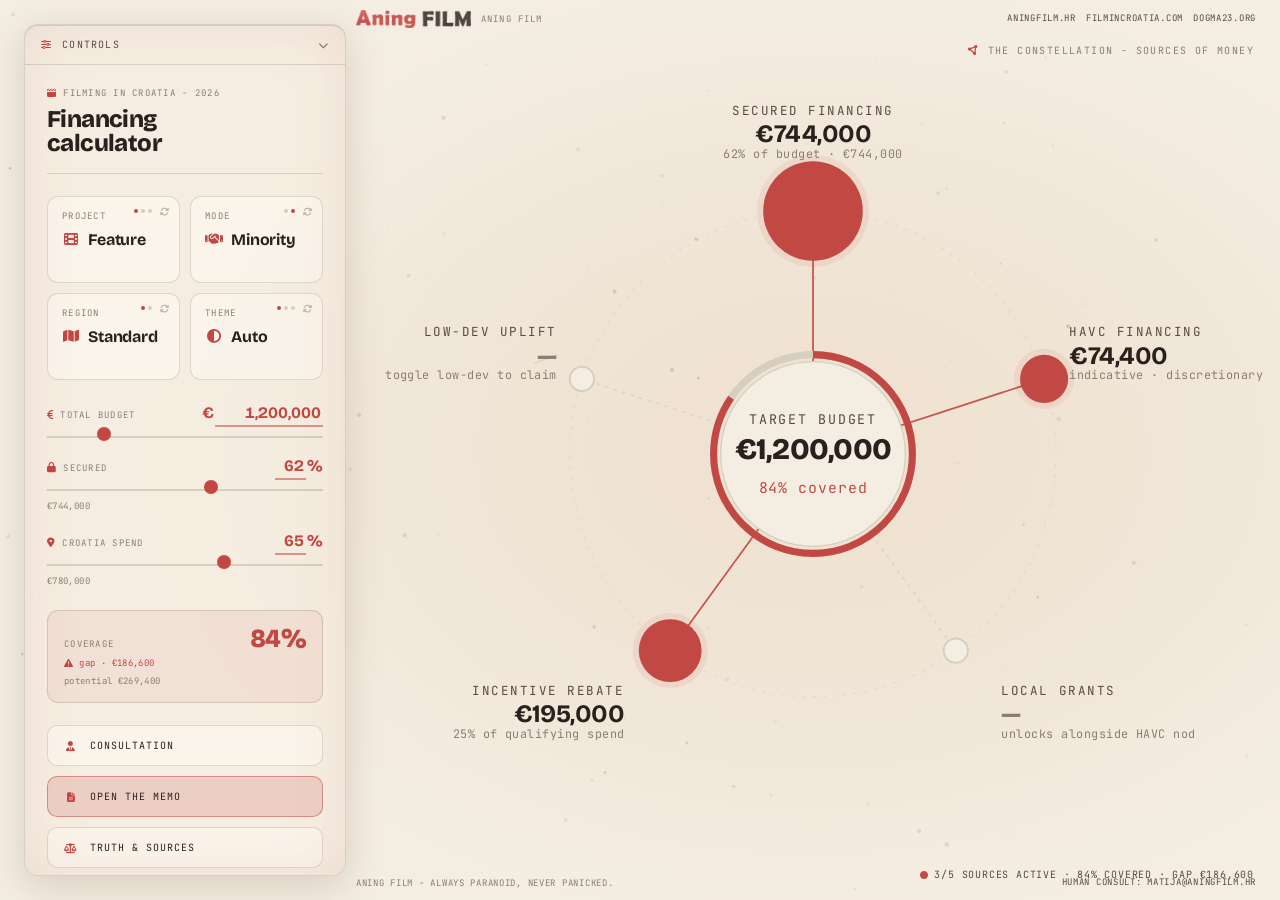
==== commit 75b0de9a: "Auto-commit on 2026-05-30 21:43:55" ====
--- a/index.html
+++ b/index.html
@@ -14,427 +14,398 @@
 
 <body class="theme-dark">
 
-<div class="app memo-docked" id="appRoot">
-  <aside class="sidepanel desktop-sidepanel" aria-label="Desktop controls">
-    <div class="brand-block">
-      <div class="kicker">
-        <i class="fa-solid fa-clapperboard"></i>filming in croatia - 2026
-      </div>
-      <h1 class="brand-title">Financing<br>calculator</h1>
-      <button type="button" class="brand-truth-link" data-truth-trigger
-        aria-controls="truthPanel" aria-expanded="false">
-        <i class="fa-solid fa-circle-info"></i>
-        <span>truth &amp; sources</span>
-      </button>
+<div class="app" id="appRoot">
+
+  <header class="af-header" aria-label="Aning Film header">
+    <a class="af-brand" href="https://aningfilm.hr" target="_blank" rel="noopener">
+      <span class="af-logo-wrap" aria-hidden="true">
+        <img class="af-logo af-logo--darkbg" src="brand/af-logo-light.png" alt="">
+        <img class="af-logo af-logo--lightbg" src="brand/af-logo-dark.png" alt="">
+      </span>
+      <span class="af-brand-text">Aning Film</span>
+    </a>
+    <nav class="af-links" aria-label="Aning Film links">
+      <a class="af-link" href="https://aningfilm.hr" target="_blank" rel="noopener">aningfilm.hr</a>
+      <a class="af-link" href="https://filmincroatia.com" target="_blank" rel="noopener">filmincroatia.com</a>
+      <a class="af-link" href="https://dogma23.org" target="_blank" rel="noopener">dogma23.org</a>
+    </nav>
+  </header>
+
+  <!-- ─── THE STAGE — one full-bleed cosmos everything else lives inside ─── -->
+  <main class="stage" aria-label="Funding constellation">
+    <div class="const-kicker">
+      <i class="fa-solid fa-circle-nodes"></i>the constellation - sources of money
     </div>
-
-    <section class="ctrl-section">
-      <div class="kicker">project - 01</div>
-      <div class="project-chips">
-        <button type="button" class="p-chip active" data-project="feature">
-          <i class="fa-solid fa-film"></i>
-          <span>Feature</span>
-        </button>
-        <button type="button" class="p-chip" data-project="short">
-          <i class="fa-solid fa-clapperboard"></i>
-          <span>Short</span>
-        </button>
-        <button type="button" class="p-chip" data-project="featureDocumentary">
-          <i class="fa-solid fa-tv"></i>
-          <span>Documentary</span>
-        </button>
-      </div>
-    </section>
-
-    <section class="ctrl-section">
-      <div class="kicker">mode - 02</div>
-      <div class="mode-row">
-        <button type="button" class="mode-btn" data-mode="service">
-          <i class="fa-solid fa-briefcase"></i>
-          <span>Service</span>
-        </button>
-        <button type="button" class="mode-btn active" data-mode="minority">
-          <i class="fa-solid fa-handshake"></i>
-          <span>Minority</span>
-        </button>
-      </div>
-    </section>
-
-    <section class="slider-block">
-      <div class="slider-head">
-        <span class="kicker"><i class="fa-solid fa-euro-sign"></i>total budget - 03</span>
-      </div>
-      <div class="slider-val" data-display="valBudget">EUR 1,200,000</div>
-      <input type="range" data-field="totalBudget"
-        min="80000" max="6000000" step="10000" value="1200000"
-        aria-label="Total budget">
-    </section>
-
-    <section class="slider-block">
-      <div class="slider-head">
-        <span class="kicker"><i class="fa-solid fa-lock"></i>secured - 04</span>
-        <span class="slider-sub" data-display="subSecured">EUR 744,000</span>
-      </div>
-      <div class="slider-val" data-display="valSecured">62%</div>
-      <input type="range" data-field="securedPct"
-        min="0.05" max="1" step="0.01" value="0.62"
-        aria-label="Secured financing percent">
-    </section>
-
-    <section class="slider-block">
-      <div class="slider-head">
-        <span class="kicker"><i class="fa-solid fa-location-dot"></i>croatia spend - 05</span>
-        <span class="slider-sub" data-display="subCroatia">EUR 780,000</span>
-      </div>
-      <div class="slider-val" data-display="valCroatia">65%</div>
-      <input type="range" data-field="croatiaPct"
-        min="0" max="1" step="0.01" value="0.65"
-        aria-label="Croatia spend percent">
-    </section>
-
-    <section class="ctrl-section">
-      <div class="kicker">region - 06</div>
-      <div class="mode-row">
-        <button type="button" class="mode-btn region-btn active" data-region="standard">
-          <i class="fa-solid fa-map"></i>
-          <span>Standard</span>
-        </button>
-        <button type="button" class="mode-btn region-btn" data-region="lowdev">
-          <i class="fa-solid fa-mountain-sun"></i>
-          <span>Low-dev</span>
-        </button>
-      </div>
-    </section>
-
-    <div class="coverage-card">
-      <div class="kicker">coverage</div>
-      <div class="coverage-pct" data-display="coveragePct">0%</div>
-      <div class="coverage-note" data-display="coverageNote">fully covered</div>
-      <div class="coverage-potential" data-display="coveragePotential">potential EUR 0</div>
-    </div>
-
-    <div class="theme-toggle" role="radiogroup" aria-label="Theme">
-      <span class="kicker theme-toggle-label">theme</span>
-      <div class="theme-toggle-row">
-        <button type="button" data-theme="auto"  aria-pressed="true">auto</button>
-        <button type="button" data-theme="light" aria-pressed="false">light</button>
-        <button type="button" data-theme="dark"  aria-pressed="false">dark</button>
-      </div>
-    </div>
-
-    <div class="signoff">
-      Aning Film - always paranoid,<br>never panicked.
+    <svg class="const-svg" id="constSvg" aria-hidden="true"></svg>
+    <div class="const-hud" id="constHud"></div>
+  </main>
+
+  <!-- ─── THE CONSOLE — one adaptive floating instrument cluster ─────────── -->
+  <aside class="console" id="console" aria-label="Controls">
+    <button type="button" class="console-toggle" id="consoleToggle"
+      aria-expanded="true" aria-controls="consoleBody">
+      <span class="console-toggle-grip"><i class="fa-solid fa-sliders"></i></span>
+      <span class="console-toggle-read" id="consoleToggleRead">controls</span>
+      <i class="fa-solid fa-chevron-down console-toggle-chev"></i>
+    </button>
+
+    <div class="console-body" id="consoleBody">
+      <div class="brand-block">
+        <div class="kicker">
+          <i class="fa-solid fa-clapperboard"></i>filming in croatia - 2026
+        </div>
+        <h1 class="brand-title">Financing<br>calculator</h1>
+      </div>
+
+      <!-- Cycling instruments: click anywhere to advance to the next state -->
+      <div class="console-instruments" role="group" aria-label="Project setup">
+        <button type="button" class="cyc" data-cycle="projectType">
+          <span class="cyc-kicker">project</span>
+          <span class="cyc-state">
+            <i class="cyc-icon fa-solid fa-film"></i>
+            <span class="cyc-value">Feature</span>
+          </span>
+          <span class="cyc-ghost" aria-hidden="true"></span>
+          <span class="cyc-meta">
+            <span class="cyc-dots" aria-hidden="true"></span>
+            <i class="cyc-cycle fa-solid fa-rotate" aria-hidden="true"></i>
+          </span>
+        </button>
+
+        <button type="button" class="cyc" data-cycle="mode">
+          <span class="cyc-kicker">mode</span>
+          <span class="cyc-state">
+            <i class="cyc-icon fa-solid fa-handshake"></i>
+            <span class="cyc-value">Minority</span>
+          </span>
+          <span class="cyc-ghost" aria-hidden="true"></span>
+          <span class="cyc-meta">
+            <span class="cyc-dots" aria-hidden="true"></span>
+            <i class="cyc-cycle fa-solid fa-rotate" aria-hidden="true"></i>
+          </span>
+        </button>
+
+        <button type="button" class="cyc" data-cycle="region">
+          <span class="cyc-kicker">region</span>
+          <span class="cyc-state">
+            <i class="cyc-icon fa-solid fa-map"></i>
+            <span class="cyc-value">Standard</span>
+          </span>
+          <span class="cyc-ghost" aria-hidden="true"></span>
+          <span class="cyc-meta">
+            <span class="cyc-dots" aria-hidden="true"></span>
+            <i class="cyc-cycle fa-solid fa-rotate" aria-hidden="true"></i>
+          </span>
+        </button>
+
+        <button type="button" class="cyc cyc--theme" data-cycle="theme">
+          <span class="cyc-kicker">theme</span>
+          <span class="cyc-state">
+            <i class="cyc-icon fa-solid fa-circle-half-stroke"></i>
+            <span class="cyc-value">Auto</span>
+          </span>
+          <span class="cyc-ghost" aria-hidden="true"></span>
+          <span class="cyc-meta">
+            <span class="cyc-dots" aria-hidden="true"></span>
+            <i class="cyc-cycle fa-solid fa-rotate" aria-hidden="true"></i>
+          </span>
+        </button>
+      </div>
+
+      <!-- Numeric instruments: sliders with inline-editable readouts -->
+      <div class="console-sliders">
+        <div class="cslider">
+          <div class="cslider-head">
+            <span class="kicker"><i class="fa-solid fa-euro-sign"></i>total budget</span>
+            <span class="inline-input-wrap">
+              <span class="inline-prefix">€</span>
+              <input type="text" inputmode="numeric" class="inline-input" id="memoBudget"
+                aria-label="Total budget in euro">
+            </span>
+          </div>
+          <input type="range" data-field="totalBudget"
+            min="80000" max="6000000" step="10000" value="1200000"
+            aria-label="Total budget">
+        </div>
+
+        <div class="cslider">
+          <div class="cslider-head">
+            <span class="kicker"><i class="fa-solid fa-lock"></i>secured</span>
+            <span class="inline-input-wrap">
+              <input type="text" inputmode="numeric" class="inline-input" id="memoSecured"
+                aria-label="Secured percent">
+              <span class="inline-suffix">%</span>
+            </span>
+          </div>
+          <input type="range" data-field="securedPct"
+            min="0.05" max="1" step="0.01" value="0.62"
+            aria-label="Secured financing percent">
+          <span class="cslider-sub" data-display="subSecured">EUR 744,000</span>
+        </div>
+
+        <div class="cslider">
+          <div class="cslider-head">
+            <span class="kicker"><i class="fa-solid fa-location-dot"></i>croatia spend</span>
+            <span class="inline-input-wrap">
+              <input type="text" inputmode="numeric" class="inline-input" id="memoCroatia"
+                aria-label="Croatia spend percent">
+              <span class="inline-suffix">%</span>
+            </span>
+          </div>
+          <input type="range" data-field="croatiaPct"
+            min="0" max="1" step="0.01" value="0.65"
+            aria-label="Croatia spend percent">
+          <span class="cslider-sub" data-display="subCroatia">EUR 780,000</span>
+        </div>
+      </div>
+
+      <div class="coverage-card">
+        <div class="coverage-row">
+          <div class="kicker">coverage</div>
+          <div class="coverage-pct" data-display="coveragePct">0%</div>
+        </div>
+        <div class="coverage-note" data-display="coverageNote">fully covered</div>
+        <div class="coverage-potential" data-display="coveragePotential">potential EUR 0</div>
+      </div>
+
+      <div class="console-actions">
+        <button type="button" class="action-btn" data-report-trigger="consult">
+          <i class="fa-solid fa-user-tie"></i><span>Consultation</span>
+        </button>
+        <button type="button" class="action-btn action-btn--primary" data-report-trigger="memo">
+          <i class="fa-solid fa-file-lines"></i><span>Open the memo</span>
+        </button>
+        <button type="button" class="action-btn" data-report-trigger="truth">
+          <i class="fa-solid fa-scale-balanced"></i><span>Truth &amp; sources</span>
+        </button>
+      </div>
+
+      <div class="signoff">
+        Aning Film - always paranoid, never panicked.
+      </div>
     </div>
   </aside>
 
-  <main class="main" aria-label="Funding constellation and memo stage">
-    <section class="const-section">
-      <div class="const-kicker">
-        <i class="fa-solid fa-circle-nodes"></i>the constellation - sources of money
-      </div>
-
-      <div class="quick-rail" aria-label="Tablet and mobile controls">
-        <div class="quick-pills" role="toolbar" aria-label="Configuration pills">
-          <button type="button" class="pill-btn" data-pill="project" aria-expanded="false" aria-controls="configPanel">Project</button>
-          <button type="button" class="pill-btn" data-pill="modeRegion" aria-expanded="false" aria-controls="configPanel">Mode + Region</button>
-          <button type="button" class="pill-btn" data-pill="coverage" aria-expanded="false" aria-controls="configPanel">Coverage</button>
-          <button type="button" class="pill-btn" data-pill="memo" aria-expanded="false" aria-controls="memoPanel">Memo</button>
-          <button type="button" class="pill-btn" data-pill="truth" aria-expanded="false" aria-controls="truthPanel">Truth</button>
-
-          <div class="theme-toggle quick-theme-toggle" role="radiogroup" aria-label="Theme">
-            <button type="button" data-theme="auto"  aria-pressed="true" title="Auto">A</button>
-            <button type="button" data-theme="light" aria-pressed="false" title="Light"><i class="fa-solid fa-sun"></i></button>
-            <button type="button" data-theme="dark"  aria-pressed="false" title="Dark"><i class="fa-solid fa-moon"></i></button>
-          </div>
-        </div>
-
-        <div class="quick-controls">
-          <label class="quick-control">
-            <span class="quick-label">Budget</span>
-            <span class="quick-value" data-display="valBudget">EUR 1,200,000</span>
-            <input type="range" data-field="totalBudget"
-              min="80000" max="6000000" step="10000" value="1200000"
-              aria-label="Quick total budget">
-          </label>
-
-          <label class="quick-control">
-            <span class="quick-label">Secured</span>
-            <span class="quick-value" data-display="valSecured">62%</span>
-            <input type="range" data-field="securedPct"
-              min="0.05" max="1" step="0.01" value="0.62"
-              aria-label="Quick secured percent">
-            <span class="quick-sub" data-display="subSecured">EUR 744,000</span>
-          </label>
-
-          <label class="quick-control">
-            <span class="quick-label">Croatia</span>
-            <span class="quick-value" data-display="valCroatia">65%</span>
-            <input type="range" data-field="croatiaPct"
-              min="0" max="1" step="0.01" value="0.65"
-              aria-label="Quick Croatia percent">
-            <span class="quick-sub" data-display="subCroatia">EUR 780,000</span>
-          </label>
-        </div>
-      </div>
-
-      <svg class="const-svg" id="constSvg" aria-hidden="true"></svg>
-      <div class="const-hud" id="constHud"></div>
-    </section>
-
-    <section class="memo-section" id="memoPanel" aria-hidden="true">
-      <div class="memo-inner">
-        <div class="memo-head">
-          <div class="memo-kicker">
-            <i class="fa-solid fa-file-lines"></i>financing memo - projection 011
-          </div>
-          <button type="button" class="panel-close memo-close" id="memoClose" aria-label="Close memo panel">
-            <i class="fa-solid fa-xmark"></i>
+  <!-- ─── THE DOSSIER — the memo + truth, floating glass over the cosmos ─── -->
+  <div class="report" id="report" role="dialog" aria-modal="true"
+    aria-label="Financing details" aria-hidden="true" hidden>
+    <div class="report-glass">
+      <div class="report-head">
+        <div class="report-tabs" role="tablist" aria-label="Detail views">
+          <button type="button" class="report-tab" data-report-tab="memo"
+            role="tab" aria-selected="true">
+            <i class="fa-solid fa-file-lines"></i>memo
           </button>
-        </div>
-
-        <p class="memo-body">
-          We are producing a <span class="memo-token" id="memoProject">feature</span>
-          as a <span class="memo-token" id="memoMode">minority co-production</span>.
-          The total budget is
-          <span class="inline-input-wrap">
-            <input type="text" inputmode="numeric" class="inline-input" id="memoBudget"
-              aria-label="Total budget">
-            <span class="inline-suffix">EUR</span></span>,
-          of which
-          <span class="inline-input-wrap">
-            <input type="text" inputmode="numeric" class="inline-input" id="memoSecured"
-              aria-label="Secured percent">
-            <span class="inline-suffix">%</span></span>
-          is already secured. We expect to spend
-          <span class="inline-input-wrap">
-            <input type="text" inputmode="numeric" class="inline-input" id="memoCroatia"
-              aria-label="Croatia spend percent">
-            <span class="inline-suffix">%</span></span>
-          of that in Croatia.
-        </p>
-
-        <div class="ledger-head">
-          <div class="kicker">source</div>
-          <div class="kicker">basis</div>
-          <div class="kicker right">amount (EUR)</div>
-        </div>
-
-        <div id="ledger"></div>
-
-        <div class="total-row">
-          <div class="total-label">Total potential financing</div>
-          <div class="row-note" id="totalNote"></div>
-          <div class="total-amt" id="totalAmt">EUR 0</div>
-        </div>
-
-        <div class="gap-row">
-          <div class="gap-label" id="gapLabel"></div>
-          <div class="row-note" id="gapNote"></div>
-          <div class="gap-amt" id="gapAmt"></div>
-        </div>
-
-        <div class="footnote">
-          Strictly illustrative. Actual decisions sit with HAVC, the line producer,
-          and the auditor. For the rules, citations, and government sources see the
-          <a href="#" data-truth-trigger>truth &amp; sources</a> panel.
-        </div>
-      </div>
-    </section>
-
-    <section class="memo-section truth-section" id="truthPanel" aria-hidden="true">
-      <div class="memo-inner">
-        <div class="memo-head">
-          <div class="memo-kicker">
+          <button type="button" class="report-tab" data-report-tab="consult"
+            role="tab" aria-selected="false">
+            <i class="fa-solid fa-user-tie"></i>consultation
+          </button>
+          <button type="button" class="report-tab" data-report-tab="truth"
+            role="tab" aria-selected="false">
             <i class="fa-solid fa-scale-balanced"></i>truth &amp; sources
-          </div>
-          <button type="button" class="panel-close truth-close" id="truthClose" aria-label="Close truth panel">
-            <i class="fa-solid fa-xmark"></i>
           </button>
         </div>
-
-        <p class="memo-body truth-lede">
-          A live estimator built on the current Croatian rules. The hard
-          numbers come from Narodne novine; the soft ones (HAVC award sizing,
-          local top-ups) come from <span class="memo-token">producer practice</span>
-          and are labelled as such inside the constellation.
-        </p>
-
-        <div class="truth-section-list">
-
-          <div class="truth-block">
-            <div class="kicker truth-block-kicker"><i class="fa-solid fa-percent"></i>incentive rebate</div>
-            <p class="truth-block-body">
-              25% of qualifying Croatian spend, plus 5% if the production films in a
-              below-average-development region. Eligible spend is capped at 80% of
-              total budget. Minimum Croatian spend: €250,000 for a feature, €60,000
-              for a documentary. <strong>Shorts are not rebate-eligible.</strong>
-            </p>
-          </div>
-
-          <div class="truth-block">
-            <div class="kicker truth-block-kicker"><i class="fa-solid fa-landmark"></i>havc minority co-production</div>
-            <p class="truth-block-body">
-              Available to projects with 50–85% secured financing. At least 60% of any
-              HAVC grant must be spent in Croatia. Award amounts are discretionary
-              (HAVC's Umjetničko vijeće decides per project) — the band shown in the
-              constellation is our practitioner estimate calibrated against
-              2024–2025 averages.
-            </p>
-          </div>
-
-          <div class="truth-block">
-            <div class="kicker truth-block-kicker"><i class="fa-solid fa-building-columns"></i>local / municipal funds</div>
-            <p class="truth-block-body">
-              City and county culture funds (Zagreb, Istria, Rijeka, Split-Dalmatia,
-              Pula, …) typically top up once HAVC's minority approval is in hand —
-              the domino effect. Amounts vary; €10–25k is a common first-domino range.
-            </p>
-          </div>
-
-          <div class="truth-block">
-            <div class="kicker truth-block-kicker"><i class="fa-solid fa-square-root-variable"></i>eligibility math</div>
-            <p class="truth-block-body">
-              To apply for the rebate you need ≥ 70% of your Croatian spend secured —
-              not your total budget, since HAVC has no jurisdiction over non-Croatian
-              budget. To be an official minority co-production you need ≥ 15% Croatian
-              share, which is why anything above ~85% secured is essentially out of
-              scope for HAVC minority funding.
-            </p>
-          </div>
-
-          <div class="truth-block">
-            <div class="kicker truth-block-kicker"><i class="fa-solid fa-compass"></i>what this calculator is</div>
-            <p class="truth-block-body">
-              A live estimator for first-pass financing conversations. Real decisions
-              sit with HAVC, the line producer, and the auditor. The constellation
-              labels each source as <em>indicative</em> where the calc is using a
-              practitioner heuristic rather than a codified rule.
-            </p>
-          </div>
-
-        </div>
-
-        <div class="truth-sources">
-          <div class="kicker truth-sources-kicker">authoritative sources</div>
-          <ul class="truth-source-list">
-            <li>
-              <a href="https://narodne-novine.nn.hr/clanci/sluzbeni/2024_01_9_173.html" target="_blank" rel="noopener">
-                NN 9/2024 — Pravilnik o poticanju ulaganja (current rebate amendment)
-                <i class="fa-solid fa-arrow-up-right-from-square"></i>
-              </a>
-            </li>
-            <li>
-              <a href="https://www.zakon.hr/c/podzakonski-propis/55210/pravilnik-o-poticanju-ulaganja-u-proizvodnju-audiovizualnih-djela---procisceni-tekst" target="_blank" rel="noopener">
-                Rebate Pravilnik — consolidated text (zakon.hr)
-                <i class="fa-solid fa-arrow-up-right-from-square"></i>
-              </a>
-            </li>
-            <li>
-              <a href="https://narodne-novine.nn.hr/clanci/sluzbeni/full/2023_08_95_1429.html" target="_blank" rel="noopener">
-                NN 95/2023 — HAVC funding Pravilnik
-                <i class="fa-solid fa-arrow-up-right-from-square"></i>
-              </a>
-            </li>
-            <li>
-              <a href="https://narodne-novine.nn.hr/clanci/sluzbeni/2024_10_123_2052.html" target="_blank" rel="noopener">
-                Zakon o audiovizualnim djelatnostima — NN 123/2024
-                <i class="fa-solid fa-arrow-up-right-from-square"></i>
-              </a>
-            </li>
-            <li>
-              <a href="https://havc.hr/o-nama/javni-pozivi/filmske-koprodukcije-s-manjinskim-hrvatskim-udjelom/filmske-koprodukcije-s-manjinskim-hrvatskim-udjelom-u-2026" target="_blank" rel="noopener">
-                HAVC — 2026 minority co-production call
-                <i class="fa-solid fa-arrow-up-right-from-square"></i>
-              </a>
-            </li>
-            <li>
-              <a href="https://filmingincroatia.hr/the-incentive-programme/" target="_blank" rel="noopener">
-                Filming in Croatia — official programme page
-                <i class="fa-solid fa-arrow-up-right-from-square"></i>
-              </a>
-            </li>
-            <li>
-              <a href="https://min-kulture.gov.hr/propisi-543/audiovizualne-djelatnosti-16235/16235" target="_blank" rel="noopener">
-                Ministry of Culture — AV regulations index
-                <i class="fa-solid fa-arrow-up-right-from-square"></i>
-              </a>
-            </li>
-          </ul>
-        </div>
-
-        <div class="footnote">
-          For the full auditor-level breakdown including line-by-line code citations,
-          see the standalone <a href="truth-report.html" target="_blank" rel="noopener">truth report</a>.
-        </div>
-      </div>
-    </section>
-
-    <section class="config-sheet" id="configPanel" aria-hidden="true">
-      <div class="config-inner">
-        <div class="config-head">
-          <div class="kicker" id="configTitle">configuration</div>
-          <button type="button" class="panel-close" id="sheetClose" aria-label="Close configuration sheet">
-            <i class="fa-solid fa-xmark"></i>
-          </button>
-        </div>
-
-        <div class="sheet-section" data-sheet-section="project" hidden>
-          <div class="kicker">project</div>
-          <div class="project-chips">
-            <button type="button" class="p-chip active" data-project="feature">
-              <i class="fa-solid fa-film"></i>
-              <span>Feature</span>
+        <button type="button" class="panel-close" id="reportClose" aria-label="Close details">
+          <i class="fa-solid fa-xmark"></i>
+        </button>
+      </div>
+
+      <div class="report-scroll">
+        <!-- MEMO view — a ready-to-send email draft -->
+        <div class="report-view" data-report-view="memo" role="tabpanel">
+          <div class="memo-doc" id="memoDoc"></div>
+          <div class="memo-actions">
+            <button type="button" class="memo-action memo-action--primary" data-memo-copy>
+              <i class="fa-solid fa-envelope"></i><span>Copy for email</span>
             </button>
-            <button type="button" class="p-chip" data-project="short">
-              <i class="fa-solid fa-clapperboard"></i>
-              <span>Short</span>
+            <button type="button" class="memo-action" data-memo-copytext>
+              <i class="fa-solid fa-align-left"></i><span>Copy plain text</span>
             </button>
-            <button type="button" class="p-chip" data-project="featureDocumentary">
-              <i class="fa-solid fa-tv"></i>
-              <span>Documentary</span>
+            <button type="button" class="memo-action" data-memo-mail>
+              <i class="fa-solid fa-paper-plane"></i><span>Open in mail</span>
             </button>
           </div>
-        </div>
-
-        <div class="sheet-section" data-sheet-section="modeRegion" hidden>
-          <div class="kicker">mode</div>
-          <div class="mode-row">
-            <button type="button" class="mode-btn" data-mode="service">
-              <i class="fa-solid fa-briefcase"></i>
-              <span>Service</span>
-            </button>
-            <button type="button" class="mode-btn active" data-mode="minority">
-              <i class="fa-solid fa-handshake"></i>
-              <span>Minority</span>
-            </button>
-          </div>
-
-          <div class="kicker section-kicker">region</div>
-          <div class="mode-row">
-            <button type="button" class="mode-btn region-btn active" data-region="standard">
-              <i class="fa-solid fa-map"></i>
-              <span>Standard</span>
-            </button>
-            <button type="button" class="mode-btn region-btn" data-region="lowdev">
-              <i class="fa-solid fa-mountain-sun"></i>
-              <span>Low-dev</span>
-            </button>
-          </div>
-        </div>
-
-        <div class="sheet-section" data-sheet-section="coverage" hidden>
-          <div class="coverage-card compact">
-            <div class="kicker">coverage snapshot</div>
-            <div class="coverage-pct" data-display="coveragePct">0%</div>
-            <div class="coverage-note" data-display="coverageNote">fully covered</div>
-            <div class="coverage-potential" data-display="coveragePotential">potential EUR 0</div>
-          </div>
-        </div>
-      </div>
-    </section>
-
-    <div class="panel-backdrop" id="sheetBackdrop" hidden></div>
-  </main>
+          <div class="memo-meta">
+            Editable inputs live in the console — adjust there, then copy. For the rules and
+            sources see the
+            <button type="button" class="link-btn" data-report-tab="truth">truth &amp; sources</button> tab.
+          </div>
+        </div>
+
+        <!-- HUMAN CONSULT view -->
+        <div class="report-view" data-report-view="consult" role="tabpanel" hidden>
+          <p class="consult-lede">
+            I am Matija Radeljak from Aning Film. I made this app at an intersection of my film career, coding skills and just general curiousity and enthusiasm.
+          </p>
+
+          <div class="consult-section-list">
+            <div class="consult-block">
+              <div class="kicker consult-block-kicker"><i class="fa-solid fa-compass-drafting"></i>how i would use this app</div>
+              <p class="consult-block-body">
+                Estimates made here are for exploratory and ball-park purposes; it's meant to show you quickly and unambigously if your project can realistically expect financing support and to which degree so you can easily see if embarking on such a path is worth your time or not. 
+              </p>
+            </div>
+
+            <div class="consult-block">
+              <div class="kicker consult-block-kicker"><i class="fa-solid fa-handshake-angle"></i>what happens after the first pass</div>
+              <p class="consult-block-body">
+                Conventional wisdom dictates to check the 4 minority coproduction deadlines on <a href="https://havc.hr/o-nama/javni-pozivi/filmske-koprodukcije-s-manjinskim-hrvatskim-udjelom/filmske-koprodukcije-s-manjinskim-hrvatskim-udjelom-u-2026">havc.hr</a> and establish contact with a Croatian producer.<br/>
+                I stand at your disposal for any consult on that matter <a href="mailto:matija@aningfilm.hr">over e-mail</a>.<br/>
+                <br/>Estimator assumes general European co-production realities such as the European convention on coproductions to which Croatia is the signatory of and material differences between co-productions and service productions.
+                <br/>These qualifications include the cultural viability tests, investment reciprocity, insurance standards, fees&escrow procedures etc. 
+              </p>
+            </div>
+
+            <div class="consult-block">
+              <div class="kicker consult-block-kicker"><i class="fa-solid fa-user-check"></i>what i can review with you</div>
+              <p class="consult-block-body">
+                I can review your package as a producer, help shape a credible financing path, recommend a list of viable producers and flag where
+                the assumptions are too optimistic before you lose time in formal applications.
+              </p>
+            </div>
+          </div>
+
+          <div class="consult-actions">
+            <a class="memo-action memo-action--primary" href="https://aningfilm.hr" target="_blank" rel="noopener">
+              <i class="fa-solid fa-arrow-up-right-from-square"></i><span>Visit aningfilm.hr</span>
+            </a>
+            <a class="memo-action" href="mailto:matija@aningfilm.hr?subject=FIC%20human%20consult">
+              <i class="fa-solid fa-envelope"></i><span>matija@aningfilm.hr</span>
+            </a>
+          </div>
+
+          <div class="footnote">
+            Consult copy is editorial and human-first. For codified legal anchors, use the
+            <button type="button" class="link-btn" data-report-tab="truth">truth &amp; sources</button> tab.
+          </div>
+        </div>
+
+        <!-- TRUTH view -->
+        <div class="report-view" data-report-view="truth" role="tabpanel" hidden>
+          <p class="truth-lede">
+            A live estimator built on the current Croatian rules. The hard
+            numbers come from Narodne novine; the soft ones (HAVC award sizing,
+            local top-ups) come from <span class="memo-token">producer practice</span>
+            and are labelled as such inside the constellation.
+          </p>
+
+          <div class="truth-section-list">
+            <div class="truth-block">
+              <div class="kicker truth-block-kicker"><i class="fa-solid fa-percent"></i>incentive rebate</div>
+              <p class="truth-block-body">
+                25% of qualifying Croatian spend, plus 5% if the production films in a
+                below-average-development region. Eligible spend is capped at 80% of
+                total budget. Minimum Croatian spend: &euro;250,000 for a feature, &euro;60,000
+                for a documentary. <strong>Shorts are not rebate-eligible.</strong>
+              </p>
+            </div>
+
+            <div class="truth-block">
+              <div class="kicker truth-block-kicker"><i class="fa-solid fa-landmark"></i>havc minority co-production</div>
+              <p class="truth-block-body">
+                Available to projects with 50&ndash;85% secured financing. At least 60% of any
+                HAVC grant must be spent in Croatia. Award amounts are discretionary
+                (HAVC's Umjetni&#269;ko vije&#263;e decides per project) &mdash; the band shown in the
+                constellation is our practitioner estimate calibrated against
+                2024&ndash;2025 averages.
+              </p>
+            </div>
+
+            <div class="truth-block">
+              <div class="kicker truth-block-kicker"><i class="fa-solid fa-building-columns"></i>local / municipal funds</div>
+              <p class="truth-block-body">
+                City and county culture funds (Zagreb, Istria, Rijeka, Split-Dalmatia,
+                Pula, &hellip;) typically top up once HAVC's minority approval is in hand &mdash;
+                the domino effect. Amounts vary; &euro;10&ndash;25k is a common first-domino range.
+              </p>
+            </div>
+
+            <div class="truth-block">
+              <div class="kicker truth-block-kicker"><i class="fa-solid fa-square-root-variable"></i>eligibility math</div>
+              <p class="truth-block-body">
+                To apply for the rebate you need &ge; 70% of your Croatian spend secured &mdash;
+                not your total budget, since HAVC has no jurisdiction over non-Croatian
+                budget. To be an official minority co-production you need &ge; 15% Croatian
+                share, which is why anything above ~85% secured is essentially out of
+                scope for HAVC minority funding.
+              </p>
+            </div>
+
+            <div class="truth-block">
+              <div class="kicker truth-block-kicker"><i class="fa-solid fa-compass"></i>what this calculator is</div>
+              <p class="truth-block-body">
+                A live estimator for first-pass financing conversations. Real decisions
+                sit with HAVC, the line producer, and the auditor. The constellation
+                labels each source as <em>indicative</em> where the calc is using a
+                practitioner heuristic rather than a codified rule.
+              </p>
+            </div>
+          </div>
+
+          <div class="truth-sources">
+            <div class="kicker truth-sources-kicker">authoritative sources</div>
+            <ul class="truth-source-list">
+              <li>
+                <a href="https://narodne-novine.nn.hr/clanci/sluzbeni/2024_01_9_173.html" target="_blank" rel="noopener">
+                  NN 9/2024 &mdash; Pravilnik o poticanju ulaganja (current rebate amendment)
+                  <i class="fa-solid fa-arrow-up-right-from-square"></i>
+                </a>
+              </li>
+              <li>
+                <a href="https://www.zakon.hr/c/podzakonski-propis/55210/pravilnik-o-poticanju-ulaganja-u-proizvodnju-audiovizualnih-djela---procisceni-tekst" target="_blank" rel="noopener">
+                  Rebate Pravilnik &mdash; consolidated text (zakon.hr)
+                  <i class="fa-solid fa-arrow-up-right-from-square"></i>
+                </a>
+              </li>
+              <li>
+                <a href="https://narodne-novine.nn.hr/clanci/sluzbeni/full/2023_08_95_1429.html" target="_blank" rel="noopener">
+                  NN 95/2023 &mdash; HAVC funding Pravilnik
+                  <i class="fa-solid fa-arrow-up-right-from-square"></i>
+                </a>
+              </li>
+              <li>
+                <a href="https://narodne-novine.nn.hr/clanci/sluzbeni/2024_10_123_2052.html" target="_blank" rel="noopener">
+                  Zakon o audiovizualnim djelatnostima &mdash; NN 123/2024
+                  <i class="fa-solid fa-arrow-up-right-from-square"></i>
+                </a>
+              </li>
+              <li>
+                <a href="https://havc.hr/o-nama/javni-pozivi/filmske-koprodukcije-s-manjinskim-hrvatskim-udjelom/filmske-koprodukcije-s-manjinskim-hrvatskim-udjelom-u-2026" target="_blank" rel="noopener">
+                  HAVC &mdash; 2026 minority co-production call
+                  <i class="fa-solid fa-arrow-up-right-from-square"></i>
+                </a>
+              </li>
+              <li>
+                <a href="https://filmingincroatia.hr/the-incentive-programme/" target="_blank" rel="noopener">
+                  Filming in Croatia &mdash; official programme page
+                  <i class="fa-solid fa-arrow-up-right-from-square"></i>
+                </a>
+              </li>
+              <li>
+                <a href="https://min-kulture.gov.hr/propisi-543/audiovizualne-djelatnosti-16235/16235" target="_blank" rel="noopener">
+                  Ministry of Culture &mdash; AV regulations index
+                  <i class="fa-solid fa-arrow-up-right-from-square"></i>
+                </a>
+              </li>
+            </ul>
+          </div>
+
+          <div class="footnote">
+            For the full auditor-level breakdown including line-by-line code citations,
+            see the standalone <a href="truth-report.html" target="_blank" rel="noopener">truth report</a>.
+          </div>
+        </div>
+      </div>
+    </div>
+  </div>
+
+  <footer class="af-footer" aria-label="Aning Film footer">
+    <div class="af-footer-signoff">Aning Film - always paranoid, never panicked.</div>
+    <a class="af-footer-link" href="mailto:matija@aningfilm.hr?subject=FIC%20human%20consult">human consult: matija@aningfilm.hr</a>
+  </footer>
+
+  <div class="overlay-backdrop" id="backdrop" hidden></div>
+  <div class="sr-only" aria-live="polite" id="liveStatus"></div>
 </div>
 
 <script src="calc.js"></script>
--- a/brand/colors_and_type.css
+++ b/brand/colors_and_type.css
@@ -59,6 +59,22 @@
   --fg-dim:     var(--paper-dim);
   --accent:     var(--red);
 
+  /* Universe effects — glass / glow / starfield / crawl.
+   * Surfaced as tokens so the light theme is a first-class mirror, not an
+   * afterthought. The starfield + nebula read very differently on cream, so
+   * their strength is driven from here (see app.js buildConstellation). */
+  --glass-bg:     rgba(46, 37, 34, 0.55);   /* smoked near-black panel fill */
+  --glass-bg-2:   rgba(56, 43, 39, 0.42);   /* secondary glass tint */
+  --glass-border: rgba(244, 237, 226, 0.10);/* faint catch-light edge */
+  --glass-glow:   rgba(193, 72, 67, 0.28);  /* red energy bloom */
+  --glass-blur:   14px;
+  --glass-shadow: 0 10px 44px rgba(20, 16, 13, 0.55);
+  --star-fill:    #f4ede2;                   /* warm cream specks */
+  --star-opacity: 0.55;
+  --crawl-fg:     #f4ede2;                   /* crawl text */
+  --crawl-fade:   #2e2522;                   /* horizon the crawl recedes into */
+  --nebula-strength: 0.45;                   /* multiplier on nebula opacity */
+
   color-scheme: dark;
 }
 
@@ -85,6 +101,20 @@
   --fg-dim: var(--paper-dim);
   --accent: var(--red);
 
+  /* Universe effects — light "printed star-map" treatment: frosted-cream
+   * glass, ink specks instead of glowing stars, a gentle warm nebula. */
+  --glass-bg:     rgba(244, 237, 226, 0.62); /* frosted cream */
+  --glass-bg-2:   rgba(255, 251, 244, 0.50);
+  --glass-border: rgba(42, 32, 29, 0.14);
+  --glass-glow:   rgba(193, 72, 67, 0.20);
+  --glass-blur:   16px;
+  --glass-shadow: 0 10px 36px rgba(120, 96, 72, 0.22);
+  --star-fill:    #8a7e72;                   /* muted-ink specks */
+  --star-opacity: 0.42;
+  --crawl-fg:     #2a201d;                   /* dark ink crawl */
+  --crawl-fade:   #f4ede2;                   /* into a cream haze */
+  --nebula-strength: 0.32;
+
   color-scheme: light;
 }
 
@@ -97,6 +127,11 @@
     --still-bg: #efe5d4; --edge: #c8bea8; --edge-on: #8a7a64;
     --nebula-a: #e8c9a8; --nebula-b: #d8b893;
     --bg: var(--ink); --fg: var(--paper); --fg-dim: var(--paper-dim);
+    --glass-bg: rgba(244,237,226,0.62); --glass-bg-2: rgba(255,251,244,0.50);
+    --glass-border: rgba(42,32,29,0.14); --glass-glow: rgba(193,72,67,0.20);
+    --glass-blur: 16px; --glass-shadow: 0 10px 36px rgba(120,96,72,0.22);
+    --star-fill: #8a7e72; --star-opacity: 0.42;
+    --crawl-fg: #2a201d; --crawl-fade: #f4ede2; --nebula-strength: 0.32;
   }
 }
 
--- a/styles.css
+++ b/styles.css
@@ -1,99 +1,270 @@
-/* Film Financing Calculator 2026
- * Desktop: persistent sidepanel + integrated memo / truth overlay sharing the right slot.
- * Tablet/mobile: always-visible quick controls + lightweight floating popovers.
+/* Film Financing Calculator 2026 — "One stage, many instruments."
+ * A single full-bleed cosmos is the stage. The console, the crawl and the
+ * dossier all float INSIDE it as translucent glass — no columns, no walls.
  */
 
 * { box-sizing: border-box; }
 html, body { height: 100%; margin: 0; }
 
-:root {
-  /* Width of the docked right-slot panel (memo or truth). Single source of
-   * truth — used both by the panel itself and by the constellation section
-   * which shrinks to make room when one is docked. */
-  --memo-w: clamp(440px, 38vw, 640px);
-}
-
 body {
   background: var(--ink);
   color: var(--paper);
   font-family: var(--font-body);
   overflow: hidden;
 }
-body.panel-lock { overflow: hidden; }
+body.overlay-lock { overflow: hidden; }
 
 ::selection { background: var(--red); color: var(--paper); }
-a { color: var(--paper); }
-
-.app {
-  position: relative;
-  height: 100vh;
-  display: grid;
-  grid-template-columns: 320px 1fr;
-  background: var(--ink);
-}
-
-.main {
-  position: relative;
-  min-width: 0;
-  height: 100vh;
+
+.sr-only {
+  position: absolute; width: 1px; height: 1px;
+  padding: 0; margin: -1px; overflow: hidden;
+  clip: rect(0 0 0 0); white-space: nowrap; border: 0;
+}
+
+/* ─── THE STAGE (full-bleed cosmos) ────────────────────────────── */
+.stage {
+  position: fixed;
+  inset: 0;
   overflow: hidden;
   background: var(--ink);
 }
 
-/* ─── Desktop sidepanel ─────────────────────────────────────── */
-.sidepanel {
-  height: 100vh;
-  border-right: 1px solid var(--rule);
-  padding: 22px 22px 20px;
+.const-svg {
+  position: absolute;
+  inset: 0;
+  width: 100%;
+  height: 100%;
+  z-index: 1;
+}
+.const-svg .edge,
+.const-svg .node-circle,
+.const-svg .halo {
+  transition: all 380ms cubic-bezier(0.2, 0.8, 0.2, 1);
+}
+.const-svg .coverage-ring {
+  transition: stroke-dasharray 460ms cubic-bezier(0.2, 0.8, 0.2, 1);
+}
+.const-svg .node-val,
+.const-svg .node-note {
+  transition: fill 180ms ease;
+}
+
+.const-kicker {
+  position: fixed;
+  top: 44px; right: 26px; left: auto;
+  text-align: right;
+  font-family: var(--font-mono);
+  font-size: 10px;
+  letter-spacing: 0.14em;
+  text-transform: uppercase;
+  color: var(--muted);
+  z-index: 6;
+  pointer-events: none;
+}
+.const-kicker i { margin-right: 8px; color: var(--red); }
+
+.const-hud {
+  position: fixed;
+  right: 26px; bottom: 18px;
+  display: flex;
+  justify-content: flex-end;
+  font-family: var(--font-mono);
+  font-size: 10px;
+  letter-spacing: 0.08em;
+  text-transform: uppercase;
+  color: var(--paper-dim);
+  pointer-events: none;
+  z-index: 6;
+}
+.const-hud i { margin-right: 6px; }
+
+/* AF header/footer chrome */
+.af-header,
+.af-footer {
+  position: fixed;
+  left: clamp(356px, 27vw, 430px);
+  right: 24px;
+  display: flex;
+  align-items: center;
+  justify-content: space-between;
+  gap: 12px;
+  flex-wrap: wrap;
+  z-index: 25;
+  font-family: var(--font-mono);
+  font-size: 9px;
+  letter-spacing: 0.08em;
+  text-transform: uppercase;
+  color: var(--muted);
+  pointer-events: none;
+}
+.af-header { top: 10px; }
+.af-footer { bottom: 10px; }
+
+.af-brand {
+  display: inline-flex;
+  align-items: center;
+  gap: 10px;
+  min-width: 0;
+  color: var(--paper-dim);
+  text-decoration: none;
+  pointer-events: auto;
+}
+.af-logo-wrap {
+  position: relative;
+  width: clamp(98px, 9vw, 122px);
+  height: auto;
+  flex: 0 0 auto;
+}
+.af-logo {
+  width: 100%;
+  height: auto;
+  display: block;
+  opacity: 0.88;
+}
+.af-logo--lightbg { display: none; }
+.af-brand-text {
+  font-size: 9px;
+  letter-spacing: 0.12em;
+  color: var(--muted);
+}
+
+.af-links {
+  display: inline-flex;
+  align-items: center;
+  gap: 10px;
+  flex-wrap: wrap;
+  pointer-events: auto;
+}
+.af-link {
+  color: var(--paper-dim);
+  text-decoration: none;
+  border-bottom: 1px solid transparent;
+  transition: color 150ms ease, border-color 150ms ease;
+}
+.af-link:hover {
+  color: var(--paper);
+  border-color: color-mix(in srgb, var(--red) 58%, transparent);
+}
+
+.af-footer-signoff {
+  color: var(--muted);
+  white-space: nowrap;
+  overflow: hidden;
+  text-overflow: ellipsis;
+}
+.af-footer-link {
+  pointer-events: auto;
+  color: var(--paper-dim);
+  text-decoration: none;
+  border-bottom: 1px solid transparent;
+  transition: color 150ms ease, border-color 150ms ease;
+}
+.af-footer-link:hover {
+  color: var(--paper);
+  border-color: color-mix(in srgb, var(--red) 58%, transparent);
+}
+
+body.theme-light .af-logo--darkbg { display: none; }
+body.theme-light .af-logo--lightbg { display: block; }
+body.theme-dark .af-logo--darkbg { display: block; }
+body.theme-dark .af-logo--lightbg { display: none; }
+@media (prefers-color-scheme: light) {
+  body.theme-auto .af-logo--darkbg { display: none; }
+  body.theme-auto .af-logo--lightbg { display: block; }
+}
+@media (prefers-color-scheme: dark) {
+  body.theme-auto .af-logo--darkbg { display: block; }
+  body.theme-auto .af-logo--lightbg { display: none; }
+}
+
+/* ─── THE CONSOLE (floating glass instrument cluster) ──────────── */
+.console {
+  position: fixed;
+  z-index: 30;
+  top: 24px; left: 24px; bottom: 24px;
+  width: clamp(322px, 25vw, 384px);
   display: flex;
   flex-direction: column;
-  gap: 18px;
+  border-radius: 14px;
+  color: var(--paper);
+  background: var(--glass-bg);
+  -webkit-backdrop-filter: blur(var(--glass-blur)) saturate(1.25);
+  backdrop-filter: blur(var(--glass-blur)) saturate(1.25);
+  border: 1px solid var(--glass-border);
+  box-shadow: var(--glass-shadow), inset 0 1px 0 var(--glass-border);
+  overflow: hidden;
+}
+.console::after {
+  content: "";
+  position: absolute; inset: 0;
+  border-radius: inherit;
+  pointer-events: none;
+  box-shadow: inset 0 0 80px -28px var(--glass-glow);
+}
+.console--collapsed {
+  bottom: auto;
+  width: max-content;
+}
+
+.console-toggle {
+  display: flex;
+  align-items: center;
+  gap: 10px;
+  flex: 0 0 auto;
+  padding: 13px 16px;
+  border: 0;
+  background: transparent;
+  color: var(--paper);
+  cursor: pointer;
+  font-family: var(--font-mono);
+  font-size: 10px;
+  letter-spacing: 0.12em;
+  text-transform: uppercase;
+  border-bottom: 1px solid var(--glass-border);
+}
+.console-toggle-grip i { color: var(--red); }
+.console-toggle-read { color: var(--paper-dim); }
+.console-toggle-chev {
+  margin-left: auto;
+  font-size: 10px;
+  color: var(--muted);
+  transition: transform 220ms ease;
+}
+.console--collapsed .console-toggle { border-bottom: 0; }
+.console--collapsed .console-toggle-chev { transform: rotate(-90deg); }
+.console-toggle:focus-visible { outline: 2px solid var(--red); outline-offset: -2px; }
+
+.console-body {
+  display: flex;
+  flex-direction: column;
+  gap: 22px;
+  padding: 22px 22px 24px;
   overflow-y: auto;
-  background: var(--ink);
-}
+  min-height: 0;
+}
+/* The body scrolls; its sections keep their natural size. Without this, a
+ * section with overflow (the instruments row on mobile) gets flex min-size 0
+ * and collapses under the dock's height constraint. */
+.console-body > * { flex-shrink: 0; }
+.console--collapsed .console-body { display: none; }
 
 .brand-block {
-  padding-bottom: 16px;
-  border-bottom: 1px solid var(--rule);
   display: flex;
   flex-direction: column;
-  gap: 6px;
-}
-.brand-block .kicker i { margin-right: 6px; }
-
+  gap: 7px;
+  padding-bottom: 18px;
+  border-bottom: 1px solid var(--glass-border);
+}
+.brand-block .kicker i { margin-right: 6px; color: var(--red); }
 .brand-title {
   font-family: var(--font-display);
   font-weight: 800;
   font-size: 24px;
+  line-height: 1;
   letter-spacing: -0.025em;
-  line-height: 1;
-  color: var(--paper);
   margin: 0;
-}
-
-.brand-truth-link {
-  margin-top: 6px;
-  border: 1px solid var(--rule);
-  background: transparent;
-  color: var(--paper-dim);
-  padding: 7px 10px;
-  font-family: var(--font-mono);
-  font-size: 10px;
-  letter-spacing: 0.1em;
-  text-transform: uppercase;
-  cursor: pointer;
-  display: inline-flex;
-  align-items: center;
-  gap: 8px;
-  align-self: flex-start;
-  transition: border-color 160ms ease, color 160ms ease, background 160ms ease;
-}
-.brand-truth-link i { color: var(--red); font-size: 11px; }
-.brand-truth-link:hover { border-color: var(--paper-dim); color: var(--paper); }
-.brand-truth-link[aria-expanded="true"] {
-  border-color: var(--red);
-  color: var(--paper);
-  background: rgba(193,72,67,0.10);
+  color: var(--paper);
 }
 
 .kicker {
@@ -104,90 +275,103 @@
   color: var(--muted);
 }
 
-.ctrl-section { display: flex; flex-direction: column; gap: 8px; }
-
-.project-chips { display: flex; flex-direction: column; gap: 6px; }
-
-.p-chip {
-  display: flex;
-  align-items: center;
-  gap: 12px;
-  padding: 9px 12px;
-  border: 1.5px solid var(--rule);
-  background: transparent;
-  color: var(--paper-dim);
-  cursor: pointer;
-  font-family: var(--font-mono);
-  font-size: 11px;
-  letter-spacing: 0.08em;
-  text-transform: uppercase;
-  text-align: left;
-  transition: all 180ms ease;
-}
-.p-chip:hover { border-color: var(--paper-dim); }
-.p-chip.active {
-  border-color: var(--red);
-  background: rgba(193,72,67,0.12);
-  color: var(--paper);
-}
-.p-chip i {
-  color: var(--muted);
-  font-size: 14px;
-  width: 16px;
-  text-align: center;
-}
-.p-chip.active i { color: var(--red); }
-
-.mode-row {
+/* ── Cycling instruments ───────────────────────────────────────── */
+.console-instruments {
   display: grid;
   grid-template-columns: 1fr 1fr;
-  border: 1px solid var(--rule);
-}
-.mode-btn {
-  padding: 10px 8px;
-  border: 0;
-  background: transparent;
-  color: var(--paper-dim);
-  font-family: var(--font-mono);
-  font-size: 10px;
-  letter-spacing: 0.08em;
-  text-transform: uppercase;
+  gap: 10px;
+}
+.cyc {
+  position: relative;
+  display: flex;
+  flex-direction: column;
+  gap: 8px;
+  padding: 13px 14px;
+  min-height: 82px;
+  border: 1px solid var(--glass-border);
+  background: var(--glass-bg-2);
+  color: var(--paper);
+  text-align: left;
   cursor: pointer;
-  display: flex;
-  flex-direction: column;
-  align-items: center;
-  gap: 4px;
-  transition: background 180ms ease, color 180ms ease;
-}
-.mode-btn:first-child { border-right: 1px solid var(--rule); }
-.mode-btn.active { background: var(--red); color: var(--paper); }
-.mode-btn i { font-size: 13px; }
-
-.slider-block { display: flex; flex-direction: column; gap: 6px; }
-.slider-head {
-  display: flex;
-  justify-content: space-between;
-  align-items: baseline;
-}
-.slider-head .kicker i {
-  margin-right: 6px;
-  color: var(--red);
-  font-size: 10px;
-}
-.slider-val {
+  border-radius: 11px;
+  transition: border-color 160ms ease, background 160ms ease, transform 100ms ease;
+}
+.cyc:hover { border-color: color-mix(in srgb, var(--red) 60%, transparent); }
+.cyc:focus-visible { outline: 2px solid var(--red); outline-offset: 2px; }
+.cyc:active { transform: translateY(1px); }
+.cyc-kicker {
+  font-family: var(--font-mono);
+  font-size: 9px;
+  letter-spacing: 0.14em;
+  text-transform: uppercase;
+  color: var(--muted);
+}
+.cyc-state { display: flex; align-items: center; gap: 9px; }
+.cyc-icon { color: var(--red); font-size: 14px; width: 17px; text-align: center; }
+.cyc-value {
   font-family: var(--font-display);
   font-weight: 700;
-  font-size: 17px;
-  letter-spacing: -0.02em;
-  color: var(--paper);
-  font-variant-numeric: tabular-nums;
-}
-.slider-sub {
+  font-size: 16px;
+  letter-spacing: -0.01em;
+  color: var(--paper);
+}
+.cyc-ghost {
   font-family: var(--font-mono);
   font-size: 9px;
   letter-spacing: 0.04em;
   color: var(--muted);
-}
+  opacity: 0;
+  min-height: 11px;
+  transition: opacity 160ms ease;
+}
+.cyc:hover .cyc-ghost,
+.cyc:focus-visible .cyc-ghost { opacity: 0.75; }
+.cyc-meta {
+  position: absolute;
+  top: 10px; right: 10px;
+  display: flex;
+  align-items: center;
+  gap: 8px;
+}
+.cyc-cycle { font-size: 9px; color: var(--muted); opacity: 0.55; transition: color 160ms ease, opacity 160ms ease; }
+.cyc:hover .cyc-cycle { color: var(--red); opacity: 1; }
+.cyc-dots { display: inline-flex; gap: 3px; }
+.cyc-dot { width: 4px; height: 4px; border-radius: 50%; background: var(--rule); }
+.cyc-dot.on { background: var(--red); }
+
+/* ── Numeric sliders + inline-editable readouts ───────────────── */
+.console-sliders { display: flex; flex-direction: column; gap: 17px; }
+.cslider { display: flex; flex-direction: column; gap: 9px; }
+.cslider-head { display: flex; justify-content: space-between; align-items: baseline; gap: 8px; }
+.cslider-head .kicker i { color: var(--red); margin-right: 6px; font-size: 10px; }
+.cslider-sub { font-family: var(--font-mono); font-size: 9px; letter-spacing: 0.04em; color: var(--muted); }
+
+.inline-input-wrap {
+  display: inline-flex;
+  align-items: baseline;
+  color: var(--red);
+  font-family: var(--font-display);
+  font-weight: 700;
+  font-size: 16px;
+}
+.inline-prefix { margin-right: 1px; }
+.inline-suffix { margin-left: 1px; }
+.inline-input {
+  background: transparent;
+  color: var(--red);
+  font: inherit;
+  border: 0;
+  border-bottom: 2px solid color-mix(in srgb, var(--red) 55%, transparent);
+  padding: 0 2px 1px;
+  outline: none;
+  text-align: right;
+  font-variant-numeric: tabular-nums;
+  min-width: 2ch;
+  width: auto;
+}
+.inline-input:focus { border-bottom-color: var(--red); }
+.inline-input::-webkit-outer-spin-button,
+.inline-input::-webkit-inner-spin-button { -webkit-appearance: none; margin: 0; }
 
 input[type=range] {
   -webkit-appearance: none;
@@ -201,8 +385,7 @@
 }
 input[type=range]::-webkit-slider-thumb {
   -webkit-appearance: none;
-  height: 14px;
-  width: 14px;
+  height: 14px; width: 14px;
   border-radius: 50%;
   background: var(--red);
   cursor: pointer;
@@ -210,397 +393,261 @@
   margin-top: -6px;
 }
 input[type=range]::-moz-range-thumb {
-  height: 14px;
-  width: 14px;
+  height: 14px; width: 14px;
   border-radius: 50%;
   background: var(--red);
   border: 0;
   cursor: pointer;
 }
 
+/* ── Coverage card ─────────────────────────────────────────────── */
 .coverage-card {
-  padding: 14px;
-  border: 1px solid var(--rule);
-  background: rgba(193,72,67,0.05);
+  padding: 15px 16px;
+  border: 1px solid var(--glass-border);
+  background: color-mix(in srgb, var(--red) 8%, transparent);
+  border-radius: 11px;
   display: flex;
   flex-direction: column;
-  gap: 4px;
-}
-.coverage-card.compact { background: rgba(193,72,67,0.08); }
+  gap: 5px;
+}
+.coverage-row { display: flex; justify-content: space-between; align-items: baseline; }
 .coverage-pct {
   font-family: var(--font-display);
   font-weight: 800;
-  font-size: 30px;
+  font-size: 26px;
+  line-height: 1;
   letter-spacing: -0.025em;
-  line-height: 1;
   color: var(--paper);
   font-variant-numeric: tabular-nums;
 }
 .coverage-pct.short { color: var(--red); }
-.coverage-note {
-  font-family: var(--font-mono);
-  font-size: 9px;
-  letter-spacing: 0.04em;
-  color: var(--paper-dim);
-}
+.coverage-note { font-family: var(--font-mono); font-size: 9px; letter-spacing: 0.04em; color: var(--paper-dim); }
 .coverage-note.gap { color: var(--red); }
 .coverage-note i { margin-right: 6px; }
-.coverage-potential {
+.coverage-potential { font-family: var(--font-mono); font-size: 9px; letter-spacing: 0.04em; color: var(--muted); }
+
+/* ── Console actions ───────────────────────────────────────────── */
+.console-actions { display: flex; flex-direction: column; gap: 10px; }
+.action-btn {
+  display: flex;
+  align-items: center;
+  gap: 11px;
+  padding: 13px 15px;
+  border: 1px solid var(--glass-border);
+  background: var(--glass-bg-2);
+  color: var(--paper);
+  cursor: pointer;
+  font-family: var(--font-mono);
+  font-size: 10px;
+  letter-spacing: 0.1em;
+  text-transform: uppercase;
+  border-radius: 10px;
+  transition: border-color 160ms ease, color 160ms ease, background 160ms ease;
+}
+.action-btn i { color: var(--red); width: 16px; text-align: center; }
+.action-btn:hover { border-color: color-mix(in srgb, var(--red) 55%, transparent); }
+.action-btn:focus-visible { outline: 2px solid var(--red); outline-offset: 2px; }
+.action-btn--primary {
+  background: color-mix(in srgb, var(--red) 18%, transparent);
+  border-color: color-mix(in srgb, var(--red) 50%, transparent);
+  color: var(--paper);
+}
+.action-btn--primary:hover { background: color-mix(in srgb, var(--red) 26%, transparent); }
+
+.signoff {
   font-family: var(--font-mono);
   font-size: 9px;
-  letter-spacing: 0.04em;
-  color: var(--muted);
-  margin-top: 4px;
-}
-
-/* ─── Theme toggle ──────────────────────────────────────────── */
-.theme-toggle {
+  letter-spacing: 0.08em;
+  text-transform: uppercase;
+  color: var(--muted);
+  padding-top: 12px;
+  border-top: 1px solid var(--glass-border);
+  line-height: 1.5;
+}
+
+/* ─── THE MEMO (email-ready draft, inside the dossier) ─────────── */
+.memo-doc { font-family: var(--font-body); color: var(--paper); line-height: 1.62; }
+.memo-doc-subject {
+  font-family: var(--font-mono);
+  font-size: 11px;
+  letter-spacing: 0.1em;
+  text-transform: uppercase;
+  color: var(--muted);
+  padding-bottom: 16px;
+  margin-bottom: 20px;
+  border-bottom: 1px solid var(--rule);
+}
+.memo-doc p { margin: 0 0 16px; font-size: 15.5px; line-height: 1.62; }
+.memo-doc .tok { color: var(--red); font-weight: 700; }
+.memo-doc-figs {
+  width: 100%;
+  border-collapse: collapse;
+  margin: 22px 0;
+  font-variant-numeric: tabular-nums;
+}
+.memo-doc-figs td { padding: 11px 0; border-bottom: 1px solid var(--rule); font-size: 15px; }
+.memo-doc-figs td:last-child {
+  text-align: right;
+  font-family: var(--font-display);
+  font-weight: 700;
+  white-space: nowrap;
+}
+.memo-doc-figs td.off { color: var(--muted); }
+.memo-fig-total td { border-bottom: 0; border-top: 2px solid var(--rule); font-weight: 800; padding-top: 14px; }
+.memo-fig-total td:last-child { font-size: 19px; }
+.memo-fig-gap td { border-bottom: 0; color: var(--red); font-weight: 700; }
+.memo-fig-gap td:last-child { font-size: 19px; }
+.memo-doc .memo-doc-note {
+  font-family: var(--font-mono);
+  font-size: 11px;
+  color: var(--muted);
+  line-height: 1.7;
+  margin: 20px 0 0;
+}
+.memo-doc .memo-doc-sign { font-weight: 600; margin: 18px 0 0; }
+
+.memo-actions {
+  display: flex;
+  gap: 10px;
+  flex-wrap: wrap;
+  margin-top: 24px;
+  padding-top: 20px;
+  border-top: 1px solid var(--rule);
+}
+.memo-action {
+  display: inline-flex;
+  align-items: center;
+  gap: 9px;
+  padding: 11px 15px;
+  border: 1px solid var(--glass-border);
+  background: var(--glass-bg-2);
+  color: var(--paper);
+  cursor: pointer;
+  font-family: var(--font-mono);
+  font-size: 10px;
+  letter-spacing: 0.1em;
+  text-transform: uppercase;
+  text-decoration: none;
+  border-radius: 9px;
+  transition: border-color 160ms ease, color 160ms ease, background 160ms ease;
+}
+.memo-action i { color: var(--red); }
+.memo-action:hover { border-color: color-mix(in srgb, var(--red) 55%, transparent); }
+.memo-action:focus-visible { outline: 2px solid var(--red); outline-offset: 2px; }
+.memo-action--primary {
+  background: color-mix(in srgb, var(--red) 16%, transparent);
+  border-color: color-mix(in srgb, var(--red) 48%, transparent);
+}
+.memo-action--primary:hover { background: color-mix(in srgb, var(--red) 24%, transparent); }
+.memo-action.done { border-color: var(--red); color: var(--red); }
+.memo-action.done i { color: var(--red); }
+.memo-meta {
+  font-family: var(--font-mono);
+  font-size: 10px;
+  letter-spacing: 0.03em;
+  color: var(--muted);
+  line-height: 1.7;
+  margin-top: 18px;
+}
+
+/* ─── THE DOSSIER (memo + truth, floating glass) ───────────────── */
+.report {
+  position: fixed;
+  inset: 0;
+  z-index: 80;
+  display: flex;
+  align-items: center;
+  justify-content: center;
+  padding: 24px;
+  opacity: 0;
+  transition: opacity 240ms ease;
+}
+.report.is-open { opacity: 1; }
+.report[hidden] { display: none; }
+
+.report-glass {
+  width: min(720px, 100%);
+  max-height: min(86vh, 900px);
   display: flex;
   flex-direction: column;
-  gap: 6px;
-}
-/* Desktop sidepanel variant — sits just above the signoff. */
-.sidepanel .theme-toggle { margin-top: auto; }
-.sidepanel .signoff      { margin-top: 0; }
-.theme-toggle-label { color: var(--muted); }
-.theme-toggle-row {
-  display: grid;
-  grid-template-columns: 1fr 1fr 1fr;
-  border: 1px solid var(--rule);
-}
-.theme-toggle-row button {
+  background: var(--glass-bg);
+  -webkit-backdrop-filter: blur(var(--glass-blur)) saturate(1.25);
+  backdrop-filter: blur(var(--glass-blur)) saturate(1.25);
+  border: 1px solid var(--glass-border);
+  box-shadow: var(--glass-shadow);
+  border-radius: 16px;
+  overflow: hidden;
+  transform: translateY(14px) scale(0.99);
+  transition: transform 240ms cubic-bezier(0.2, 0.8, 0.2, 1);
+}
+.report.is-open .report-glass { transform: none; }
+
+.report-head {
+  display: flex;
+  align-items: center;
+  justify-content: space-between;
+  gap: 12px;
+  padding: 14px 18px;
+  border-bottom: 1px solid var(--glass-border);
+}
+.report-tabs { display: flex; gap: 6px; flex-wrap: wrap; }
+.report-tab {
+  display: inline-flex;
+  align-items: center;
+  gap: 8px;
+  padding: 8px 12px;
+  border: 1px solid var(--glass-border);
   background: transparent;
-  border: 0;
-  border-right: 1px solid var(--rule);
-  padding: 7px 6px;
-  font-family: var(--font-mono);
-  font-size: 9px;
-  letter-spacing: 0.12em;
-  text-transform: uppercase;
   color: var(--paper-dim);
   cursor: pointer;
-  transition: background 160ms ease, color 160ms ease;
-}
-.theme-toggle-row button:last-child { border-right: 0; }
-.theme-toggle-row button:hover { color: var(--paper); }
-.theme-toggle-row button[aria-pressed="true"] {
-  background: var(--red);
-  color: var(--paper);
-}
-
-.signoff {
-  margin-top: auto;
-  font-family: var(--font-mono);
-  font-size: 9px;
-  letter-spacing: 0.08em;
-  text-transform: uppercase;
-  color: var(--muted);
-  padding-top: 10px;
-  border-top: 1px solid var(--rule);
-  line-height: 1.5;
-}
-
-/* ─── Stage ────────────────────────────────────────────────── */
-.const-section {
-  position: absolute;
-  inset: 0;
-  overflow: hidden;
-  background: var(--ink);
-  transition: right 380ms cubic-bezier(0.2, 0.8, 0.2, 1);
-}
-.const-section::before {
-  content: "";
-  position: absolute;
-  inset: 0;
-  background:
-    radial-gradient(62% 60% at 22% 14%, color-mix(in srgb, var(--nebula-a) 70%, transparent), transparent 66%),
-    radial-gradient(58% 52% at 78% 86%, rgba(193,72,67,0.12), transparent 72%);
-  pointer-events: none;
-  z-index: 0;
-}
-
-.const-kicker {
-  position: absolute;
-  top: 22px;
-  left: 24px;
   font-family: var(--font-mono);
   font-size: 10px;
-  letter-spacing: 0.14em;
-  text-transform: uppercase;
-  color: var(--muted);
-  z-index: 26;
-}
-.const-kicker i { margin-right: 8px; }
-
-.const-svg {
-  position: absolute;
-  inset: 0;
-  width: 100%;
-  height: 100%;
-  z-index: 1;
-}
-
-.const-svg .edge,
-.const-svg .node-circle,
-.const-svg .halo {
-  transition: all 380ms cubic-bezier(0.2, 0.8, 0.2, 1);
-}
-.const-svg .coverage-ring {
-  transition: stroke-dasharray 460ms cubic-bezier(0.2, 0.8, 0.2, 1);
-}
-.const-svg .node-val,
-.const-svg .node-note {
-  transition: fill 180ms ease;
-}
-
-/* When the right slot is docked (memo OR truth), shrink the constellation
- * section so it stops being masked by the panel. Single var drives both.
- * Desktop-only — on tablet/mobile the panels are sliding sheets, not docked. */
-@media (min-width: 1280px) {
-  .app.memo-docked .const-section,
-  .app.truth-docked .const-section { right: var(--memo-w); }
-}
-
-.const-hud {
-  position: absolute;
-  left: 0;
-  right: 0;
-  bottom: 0;
-  padding: 14px 24px;
-  display: flex;
-  justify-content: space-between;
-  align-items: baseline;
-  background: linear-gradient(0deg, color-mix(in srgb, var(--ink) 94%, transparent), transparent);
-  font-family: var(--font-mono);
-  font-size: 10px;
-  letter-spacing: 0.08em;
-  text-transform: uppercase;
+  letter-spacing: 0.1em;
+  text-transform: uppercase;
+  border-radius: 8px;
+  transition: border-color 160ms ease, color 160ms ease, background 160ms ease;
+}
+.report-tab i { font-size: 11px; }
+.report-tab.active {
+  border-color: var(--red);
+  color: var(--paper);
+  background: color-mix(in srgb, var(--red) 14%, transparent);
+}
+.report-tab.active i { color: var(--red); }
+.report-tab:focus-visible { outline: 2px solid var(--red); outline-offset: 2px; }
+
+.report-scroll { overflow-y: auto; padding: 22px 26px 28px; }
+.report-view[hidden] { display: none; }
+
+.panel-close {
+  flex: 0 0 auto;
+  border: 1px solid var(--glass-border);
+  background: var(--glass-bg-2);
   color: var(--paper-dim);
-  pointer-events: none;
-  z-index: 10;
-}
-.const-hud i { margin-right: 6px; }
-
-/* ─── Quick rail (tablet / mobile only) ────────────────────── */
-.quick-rail {
-  display: none;
-  position: absolute;
-  top: 14px;
-  left: 14px;
-  right: 14px;
-  z-index: 34;
-}
-
-.quick-pills {
-  display: flex;
-  gap: 8px;
-  margin-bottom: 10px;
-  align-items: center;
-  flex-wrap: nowrap;
-  overflow-x: auto;
-  scrollbar-width: none;
-}
-.quick-pills::-webkit-scrollbar { display: none; }
-
-.pill-btn {
-  flex: 0 0 auto;
-  border: 1px solid var(--rule);
-  background: color-mix(in srgb, var(--ink) 72%, transparent);
-  color: var(--paper-dim);
-  padding: 8px 12px;
-  font-family: var(--font-mono);
-  font-size: 9px;
-  letter-spacing: 0.12em;
-  text-transform: uppercase;
-  cursor: pointer;
-  transition: border-color 180ms ease, color 180ms ease, background 180ms ease;
-}
-.pill-btn.active {
-  border-color: var(--red);
-  color: var(--paper);
-  background: rgba(193,72,67,0.18);
-}
-
-.quick-theme-toggle {
-  flex: 0 0 auto;
-  margin-left: auto;
-  display: grid;
-  grid-template-columns: repeat(3, auto);
-  border: 1px solid var(--rule);
-  background: color-mix(in srgb, var(--ink) 72%, transparent);
-}
-.quick-theme-toggle button {
-  background: transparent;
-  border: 0;
-  border-right: 1px solid var(--rule);
-  padding: 7px 9px;
-  font-family: var(--font-mono);
-  font-size: 9px;
-  letter-spacing: 0.08em;
-  color: var(--paper-dim);
-  cursor: pointer;
-  min-width: 28px;
-  transition: background 160ms ease, color 160ms ease;
-}
-.quick-theme-toggle button:last-child { border-right: 0; }
-.quick-theme-toggle button[aria-pressed="true"] {
-  background: var(--red);
-  color: var(--paper);
-}
-
-.quick-controls {
-  display: grid;
-  grid-template-columns: repeat(3, minmax(0, 1fr));
-  gap: 8px;
-}
-.quick-control {
-  border: 1px solid var(--rule);
-  background: color-mix(in srgb, var(--ink) 78%, transparent);
-  padding: 9px 10px 7px;
-  display: grid;
-  gap: 5px;
-  min-width: 0;
-}
-.quick-label {
-  font-family: var(--font-mono);
-  font-size: 8px;
-  letter-spacing: 0.14em;
-  text-transform: uppercase;
-  color: var(--muted);
-}
-.quick-value {
-  font-family: var(--font-display);
-  font-weight: 700;
-  font-size: 14px;
-  letter-spacing: -0.015em;
-  color: var(--paper);
-  font-variant-numeric: tabular-nums;
-  white-space: nowrap;
-  overflow: hidden;
-  text-overflow: ellipsis;
-}
-.quick-sub {
-  font-family: var(--font-mono);
-  font-size: 8px;
-  letter-spacing: 0.05em;
-  color: var(--muted);
-  white-space: nowrap;
-  overflow: hidden;
-  text-overflow: ellipsis;
-}
-
-/* ─── Memo + Truth panels — share the right slot ──────────── */
-.memo-section {
-  min-width: 0;
-  position: absolute;
-  top: 0;
-  right: 0;
-  bottom: 0;
-  width: var(--memo-w);
-  overflow-y: auto;
-  border-left: 0;
-  background: linear-gradient(90deg,
-    color-mix(in srgb, var(--panel) 0%, transparent) 0%,
-    color-mix(in srgb, var(--panel) 74%, transparent) 10%,
-    color-mix(in srgb, var(--panel) 94%, transparent) 30%,
-    var(--panel) 56%);
-  z-index: 20;
-}
-.memo-section::before {
-  content: "";
-  position: absolute;
-  top: 0;
-  bottom: 0;
-  left: 0;
-  width: 1px;
-  background: linear-gradient(180deg, transparent 2%, var(--rule) 18%, var(--rule) 82%, transparent 98%);
-  opacity: 0.5;
-}
-
-.memo-inner {
-  max-width: none;
-  margin: 0;
-  padding: 58px 44px 82px 64px;
-  color: var(--paper);
-}
-
-.memo-head {
-  display: flex;
-  justify-content: space-between;
-  align-items: center;
-  gap: 14px;
-  margin-bottom: 8px;
-}
-
-.memo-kicker {
-  font-family: var(--font-mono);
-  font-size: 10px;
-  letter-spacing: 0.12em;
-  text-transform: uppercase;
-  color: var(--muted);
-}
-.memo-kicker i { margin-right: 8px; color: var(--red); }
-
-.panel-close {
-  border: 1px solid var(--rule);
-  background: color-mix(in srgb, var(--ink) 86%, transparent);
-  color: var(--paper-dim);
-  width: 34px;
-  height: 34px;
+  width: 34px; height: 34px;
   display: inline-flex;
   align-items: center;
   justify-content: center;
   cursor: pointer;
+  border-radius: 8px;
   transition: border-color 160ms ease, color 160ms ease;
 }
-.panel-close:hover {
-  border-color: var(--paper);
-  color: var(--paper);
-}
-.memo-close, .truth-close { display: none; }
-
-.memo-body {
-  font-family: var(--font-display);
-  font-weight: 500;
-  font-size: clamp(22px, 2.05vw, 30px);
-  line-height: 1.32;
-  letter-spacing: -0.018em;
-  color: var(--paper);
-  margin: 0 0 36px;
-  text-wrap: pretty;
-}
-
-.memo-token {
-  color: var(--red);
-  font-weight: 700;
-}
-
-.inline-input-wrap {
-  display: inline-flex;
-  align-items: baseline;
-  color: var(--red);
-}
-
-.inline-input {
-  background: transparent;
-  color: var(--red);
-  font-family: inherit;
-  font-weight: 700;
-  font-size: inherit;
-  border: 0;
-  border-bottom: 2px solid var(--red);
-  padding: 0 4px 2px;
-  outline: none;
-  text-align: center;
-  font-variant-numeric: tabular-nums;
-  field-sizing: content;
-  min-width: 2ch;
-}
-.inline-input::-webkit-outer-spin-button,
-.inline-input::-webkit-inner-spin-button { -webkit-appearance: none; margin: 0; }
-.inline-suffix { margin-left: 4px; }
-
-/* ─── Ledger ────────────────────────────────────────────────── */
+.panel-close:hover { border-color: var(--paper); color: var(--paper); }
+.panel-close:focus-visible { outline: 2px solid var(--red); outline-offset: 2px; }
+
+.link-btn {
+  background: none; border: 0; padding: 0;
+  color: var(--paper-dim);
+  font: inherit;
+  text-decoration: underline;
+  text-underline-offset: 2px;
+  cursor: pointer;
+}
+.link-btn:hover { color: var(--red); }
+
+.memo-token { color: var(--red); font-weight: 700; }
+
+/* ── Ledger (numbers view) ─────────────────────────────────────── */
 .ledger-head,
 .ledger-row,
 .total-row,
@@ -611,58 +658,38 @@
   row-gap: 6px;
   align-items: start;
 }
-.ledger-head {
-  padding-bottom: 10px;
-  border-bottom: 1px solid var(--rule);
-}
+.ledger-head { padding-bottom: 10px; border-bottom: 1px solid var(--rule); }
 .ledger-head > :nth-child(2) { display: none; }
 .ledger-head .right { text-align: right; }
 
 .ledger-row {
-  grid-template-areas:
-    "title amount"
-    "note amount";
-  padding: 18px 0;
+  grid-template-areas: "title amount" "note amount";
+  padding: 16px 0;
   border-bottom: 1px solid var(--rule);
 }
 .row-title {
   grid-area: title;
   font-family: var(--font-display);
   font-weight: 700;
-  font-size: 22px;
+  font-size: 21px;
   letter-spacing: -0.02em;
   color: var(--paper);
   display: flex;
   align-items: baseline;
 }
-.row-title i {
-  color: var(--red);
-  margin-right: 14px;
-  font-size: 16px;
-  width: 20px;
-  text-align: center;
-}
+.row-title i { color: var(--red); margin-right: 14px; font-size: 15px; width: 20px; text-align: center; }
 .row-title.off { color: var(--paper-dim); }
 .row-title.off i { color: var(--rule); }
-
 .ledger-row .row-note,
 .total-row .row-note,
-.gap-row .row-note {
-  grid-area: note;
-}
-.row-note {
-  font-family: var(--font-mono);
-  font-size: 10px;
-  letter-spacing: 0.04em;
-  color: var(--muted);
-  line-height: 1.5;
-}
+.gap-row .row-note { grid-area: note; }
+.row-note { font-family: var(--font-mono); font-size: 10px; letter-spacing: 0.04em; color: var(--muted); line-height: 1.5; }
 .row-amt {
   grid-area: amount;
   align-self: center;
   font-family: var(--font-display);
   font-weight: 700;
-  font-size: 22px;
+  font-size: 21px;
   letter-spacing: -0.02em;
   color: var(--paper);
   text-align: right;
@@ -670,62 +697,15 @@
 }
 .row-amt.off { color: var(--rule); }
 
-.total-row {
-  grid-template-areas:
-    "label amount"
-    "note amount";
-  padding: 22px 0 6px;
-  border-bottom: 3px double var(--rule);
-}
-.total-label {
-  grid-area: label;
-  font-family: var(--font-display);
-  font-weight: 800;
-  font-size: 26px;
-  letter-spacing: -0.025em;
-  color: var(--paper);
-}
-.total-amt {
-  grid-area: amount;
-  align-self: center;
-  font-family: var(--font-display);
-  font-weight: 800;
-  font-size: 32px;
-  letter-spacing: -0.025em;
-  color: var(--paper);
-  text-align: right;
-  font-variant-numeric: tabular-nums;
-}
-
-.gap-row {
-  grid-template-areas:
-    "label amount"
-    "note amount";
-  padding: 22px 0;
-}
-.gap-label {
-  grid-area: label;
-  font-family: var(--font-display);
-  font-weight: 800;
-  font-size: 26px;
-  letter-spacing: -0.025em;
-  color: var(--paper);
-  display: flex;
-  align-items: baseline;
-}
+.total-row { grid-template-areas: "label amount" "note amount"; padding: 20px 0 6px; border-bottom: 3px double var(--rule); }
+.total-label { grid-area: label; font-family: var(--font-display); font-weight: 800; font-size: 24px; letter-spacing: -0.025em; color: var(--paper); }
+.total-amt { grid-area: amount; align-self: center; font-family: var(--font-display); font-weight: 800; font-size: 30px; letter-spacing: -0.025em; color: var(--paper); text-align: right; font-variant-numeric: tabular-nums; }
+
+.gap-row { grid-template-areas: "label amount" "note amount"; padding: 20px 0; }
+.gap-label { grid-area: label; font-family: var(--font-display); font-weight: 800; font-size: 24px; letter-spacing: -0.025em; color: var(--paper); display: flex; align-items: baseline; }
 .gap-label.short { color: var(--red); }
-.gap-label i { margin-right: 10px; font-size: 22px; }
-.gap-amt {
-  grid-area: amount;
-  align-self: center;
-  font-family: var(--font-display);
-  font-weight: 800;
-  font-size: 32px;
-  letter-spacing: -0.025em;
-  text-align: right;
-  font-variant-numeric: tabular-nums;
-  color: var(--paper);
-}
+.gap-label i { margin-right: 10px; font-size: 20px; }
+.gap-amt { grid-area: amount; align-self: center; font-family: var(--font-display); font-weight: 800; font-size: 30px; letter-spacing: -0.025em; text-align: right; font-variant-numeric: tabular-nums; color: var(--paper); }
 .gap-amt.short { color: var(--red); }
 
 .footnote {
@@ -736,47 +716,48 @@
   line-height: 1.6;
   border-top: 1px solid var(--rule);
   padding-top: 14px;
-  margin-top: 28px;
-}
-.footnote a {
-  color: var(--paper-dim);
-  text-decoration: underline;
-  text-underline-offset: 2px;
-  text-decoration-color: var(--rule);
-}
+  margin-top: 26px;
+}
+.footnote a { color: var(--paper-dim); text-decoration: underline; text-underline-offset: 2px; text-decoration-color: var(--rule); }
 .footnote a:hover { color: var(--red); text-decoration-color: var(--red); }
 
-/* ─── Truth panel content ──────────────────────────────────── */
-.truth-section { display: none; }
-.app.truth-docked .truth-section,
-.app.truth-open   .truth-section { display: block; }
-.app.truth-docked #memoPanel    { display: none; }
-
-.truth-lede {
-  font-size: clamp(20px, 1.7vw, 24px);
-  margin-bottom: 28px;
-}
-
-.truth-section-list {
+/* Consult view */
+.consult-lede {
+  font-family: var(--font-display);
+  font-weight: 500;
+  font-size: clamp(19px, 1.7vw, 23px);
+  line-height: 1.35;
+  letter-spacing: -0.018em;
+  color: var(--paper);
+  margin: 0 0 26px;
+  text-wrap: pretty;
+}
+.consult-section-list {
   display: flex;
   flex-direction: column;
-  gap: 16px;
-  margin-bottom: 28px;
-}
-.truth-block {
+  gap: 14px;
+  margin-bottom: 24px;
+}
+.consult-block {
   padding: 14px 0;
   border-bottom: 1px solid var(--rule);
 }
-.truth-block:last-child { border-bottom: 0; padding-bottom: 4px; }
-.truth-block-kicker {
+.consult-block:last-child {
+  border-bottom: 0;
+  padding-bottom: 4px;
+}
+.consult-block-kicker {
   display: flex;
   align-items: center;
   gap: 8px;
   margin-bottom: 8px;
   color: var(--paper-dim);
 }
-.truth-block-kicker i { color: var(--red); font-size: 11px; }
-.truth-block-body {
+.consult-block-kicker i {
+  color: var(--red);
+  font-size: 11px;
+}
+.consult-block-body {
   font-family: var(--font-body);
   font-size: 14px;
   line-height: 1.55;
@@ -784,26 +765,37 @@
   margin: 0;
   text-wrap: pretty;
 }
+.consult-actions {
+  display: flex;
+  gap: 10px;
+  flex-wrap: wrap;
+  margin-top: 8px;
+}
+
+/* ── Truth view ────────────────────────────────────────────────── */
+.truth-lede {
+  font-family: var(--font-display);
+  font-weight: 500;
+  font-size: clamp(19px, 1.7vw, 23px);
+  line-height: 1.35;
+  letter-spacing: -0.018em;
+  color: var(--paper);
+  margin: 0 0 26px;
+  text-wrap: pretty;
+}
+.truth-section-list { display: flex; flex-direction: column; gap: 14px; margin-bottom: 26px; }
+.truth-block { padding: 14px 0; border-bottom: 1px solid var(--rule); }
+.truth-block:last-child { border-bottom: 0; padding-bottom: 4px; }
+.truth-block-kicker { display: flex; align-items: center; gap: 8px; margin-bottom: 8px; color: var(--paper-dim); }
+.truth-block-kicker i { color: var(--red); font-size: 11px; }
+.truth-block-body { font-family: var(--font-body); font-size: 14px; line-height: 1.55; color: var(--paper); margin: 0; text-wrap: pretty; }
 .truth-block-body strong { color: var(--red); }
 .truth-block-body em { color: var(--paper-dim); font-style: italic; }
 
-.truth-sources {
-  border-top: 1px solid var(--rule);
-  padding-top: 16px;
-  margin-top: 4px;
-}
+.truth-sources { border-top: 1px solid var(--rule); padding-top: 16px; margin-top: 4px; }
 .truth-sources-kicker { display: block; color: var(--red); margin-bottom: 10px; }
-.truth-source-list {
-  list-style: none;
-  margin: 0;
-  padding: 0;
-  display: flex;
-  flex-direction: column;
-  gap: 0;
-}
-.truth-source-list li {
-  border-bottom: 1px solid var(--rule);
-}
+.truth-source-list { list-style: none; margin: 0; padding: 0; }
+.truth-source-list li { border-bottom: 1px solid var(--rule); }
 .truth-source-list li:last-child { border-bottom: 0; }
 .truth-source-list a {
   display: flex;
@@ -816,214 +808,93 @@
   letter-spacing: 0.02em;
   color: var(--paper-dim);
   text-decoration: none;
-  border-bottom: 0;
   transition: color 160ms ease;
 }
-.truth-source-list a i {
-  font-size: 9px;
-  color: var(--muted);
-  margin-left: auto;
-  transition: color 160ms ease;
-}
-.truth-source-list a:hover {
-  color: var(--paper);
-}
+.truth-source-list a i { font-size: 9px; color: var(--muted); margin-left: auto; transition: color 160ms ease; }
+.truth-source-list a:hover { color: var(--paper); }
 .truth-source-list a:hover i { color: var(--red); }
 
-/* ─── Config sheet — desktop fallback (rare) ──────────────── */
-.config-sheet { display: none; }
-
-.panel-backdrop {
-  position: absolute;
+/* ─── Overlay backdrop ─────────────────────────────────────────── */
+.overlay-backdrop {
+  position: fixed;
   inset: 0;
-  background: color-mix(in srgb, var(--ink) 58%, transparent);
-  backdrop-filter: blur(2px);
-  z-index: 40;
-}
-
-/* ─── Tablet and below ─────────────────────────────────────── */
-@media (max-width: 1279px) {
-  .app {
-    display: block;
+  z-index: 70;
+  background: color-mix(in srgb, var(--ink) 55%, transparent);
+  -webkit-backdrop-filter: blur(3px);
+  backdrop-filter: blur(3px);
+}
+.overlay-backdrop[hidden] { display: none; }
+
+/* ─── Phone — console becomes a bottom dock ────────────────────── */
+@media (max-width: 879px) {
+  .console {
+    top: auto; left: 0; right: 0; bottom: 0;
+    width: 100%;
+    border-radius: 16px 16px 0 0;
+    max-height: 52vh;
+  }
+  .console--collapsed { width: 100%; }
+  .console-body { padding: 14px 14px 18px; gap: 13px; }
+
+  .console-instruments {
+    display: flex;
     grid-template-columns: none;
+    overflow-x: auto;
+    gap: 8px;
+    padding-bottom: 2px;
+    scrollbar-width: none;
   }
-
-  .desktop-sidepanel { display: none; }
-  .quick-rail { display: block; }
-
-  /* Memo and Truth panels: slide in from the right as substantial sheets */
-  .memo-section {
-    position: absolute;
-    top: 0;
-    right: 0;
-    bottom: 0;
-    width: min(620px, 86vw);
-    border-left: 1px solid var(--rule);
-    background: linear-gradient(90deg,
-      color-mix(in srgb, var(--panel) 20%, transparent) 0%,
-      color-mix(in srgb, var(--panel) 92%, transparent) 12%,
-      var(--panel) 50%);
-    box-shadow: -20px 0 44px color-mix(in srgb, var(--ink-deep) 34%, transparent);
-    transform: translateX(104%);
-    transition: transform 320ms cubic-bezier(0.2, 0.8, 0.2, 1);
-    z-index: 46;
-  }
-  .memo-section::before { display: none; }
-  .app.memo-open #memoPanel { transform: translateX(0); }
-  .app.truth-open #truthPanel { transform: translateX(0); }
-
-  .memo-inner {
-    padding: 52px 34px 70px;
-  }
-  .memo-close, .truth-close { display: inline-flex; }
-
-  /* Config panel becomes a lightweight floating popover, NOT a full sheet */
-  .config-sheet {
-    display: block;
-    position: absolute;
-    top: var(--popover-y, 60px);
-    left: var(--popover-x, 14px);
-    right: auto;
-    width: max-content;
-    max-width: min(320px, calc(100vw - 28px));
-    max-height: min(60vh, 520px);
-    overflow-y: auto;
-    border: 1px solid var(--rule);
-    background: var(--panel);
-    box-shadow: 0 16px 36px color-mix(in srgb, var(--ink-deep) 38%, transparent);
-    opacity: 0;
-    transform: translateY(-6px);
-    pointer-events: none;
-    transition: opacity 180ms ease, transform 180ms ease;
-    z-index: 45;
-    border-radius: 0;
-  }
-  .app.config-open .config-sheet {
-    opacity: 1;
-    transform: translateY(0);
-    pointer-events: auto;
-  }
-
-  .config-inner { padding: 14px 16px 16px; }
-  .config-head {
-    display: flex;
-    justify-content: space-between;
-    align-items: center;
-    margin-bottom: 10px;
-  }
-  .section-kicker { margin-top: 14px; }
-  .sheet-section .project-chips { margin-top: 8px; min-width: 220px; }
-  .sheet-section .mode-row { margin-top: 8px; min-width: 220px; }
-
-  /* Backdrop disabled for the lightweight popover; the memo / truth sheets
-   * keep using it for proper focus. */
-  .panel-backdrop { display: none; }
-  .app.memo-open .panel-backdrop,
-  .app.truth-open .panel-backdrop { display: block; }
-}
-
-/* ─── Mobile ───────────────────────────────────────────────── */
-@media (max-width: 880px) {
-  .const-kicker {
-    top: 10px;
+  .console-instruments::-webkit-scrollbar { display: none; }
+  .cyc { flex: 0 0 auto; min-width: 132px; }
+
+  .const-kicker { display: none; }
+  .const-hud { display: none; }
+
+  .af-header,
+  .af-footer {
     left: 12px;
+    right: 12px;
     font-size: 8px;
-    letter-spacing: 0.1em;
-  }
-
-  .quick-rail {
-    top: 10px;
-    left: 10px;
-    right: 10px;
-  }
-
-  .quick-pills {
-    gap: 6px;
-  }
-  .pill-btn { padding: 7px 10px; font-size: 8px; letter-spacing: 0.1em; }
-
-  .quick-theme-toggle button {
-    padding: 6px 7px;
-    min-width: 24px;
-    font-size: 8px;
-  }
-
-  .quick-controls {
-    display: grid;
-    grid-template-columns: repeat(3, minmax(0, 1fr));
-    gap: 6px;
-  }
-  .quick-control {
-    min-width: 0;
-    padding: 7px 8px 6px;
-    gap: 3px;
-  }
-  .quick-value { font-size: 13px; }
-  .quick-sub  { font-size: 7px; }
-
-  .const-hud {
-    padding: 12px 10px;
-    font-size: 9px;
     letter-spacing: 0.06em;
   }
-
-  /* Config popover docks to the bottom of the quick-rail centrally on phones */
-  .config-sheet {
-    top: var(--popover-y, 100px);
-    left: 50%;
-    transform: translate(-50%, -6px);
-    max-width: min(300px, calc(100vw - 28px));
+  .af-header { top: 8px; }
+  .af-footer {
+    top: auto;
+    bottom: calc(52vh + 10px);
   }
-  .app.config-open .config-sheet {
-    transform: translate(-50%, 0);
+  .af-footer-signoff { display: none; }
+  .af-links { gap: 8px; }
+  .af-link:nth-child(3) { display: none; }
+  .af-brand-text { display: none; }
+
+  .report { padding: 0; align-items: flex-end; }
+  .report-glass {
+    width: 100%;
+    max-height: 88vh;
+    border-radius: 16px 16px 0 0;
+    transform: translateY(100%);
   }
-
-  /* Memo + Truth slide up from the bottom as bottom sheets */
-  .memo-section {
-    top: auto;
-    left: 0;
-    right: 0;
-    bottom: 0;
-    width: 100%;
-    max-height: min(82vh, 740px);
-    border-left: 0;
-    border-top: 1px solid var(--rule);
-    border-radius: 18px 18px 0 0;
-    transform: translateY(104%);
-    box-shadow: 0 -24px 50px color-mix(in srgb, var(--ink-deep) 42%, transparent);
-    background: var(--panel);
-  }
-  .app.memo-open #memoPanel { transform: translateY(0); }
-  .app.truth-open #truthPanel { transform: translateY(0); }
-
-  .memo-inner { padding: 24px 20px 34px; }
-  .memo-body {
-    font-size: 22px;
-    margin-bottom: 26px;
-  }
-  .truth-lede { font-size: 19px; }
-  .truth-block-body { font-size: 13px; }
-
-  .ledger-head,
-  .ledger-row,
-  .total-row,
-  .gap-row {
-    grid-template-columns: 1fr 110px;
-  }
-  .ledger-head > :nth-child(2),
-  .ledger-row .row-note { display: none; }
-
+  .report.is-open .report-glass { transform: none; }
+  .report-scroll { padding: 18px 18px 24px; }
+
+  .ledger-head, .ledger-row, .total-row, .gap-row { grid-template-columns: 1fr 104px; }
+  .ledger-head > :nth-child(2), .ledger-row .row-note { display: none; }
   .row-title { font-size: 18px; }
-  .row-amt,
-  .total-amt,
-  .gap-amt { font-size: 18px; }
-  .total-label,
-  .gap-label { font-size: 20px; }
-}
-
+  .row-amt, .total-amt, .gap-amt { font-size: 18px; }
+  .total-label, .gap-label { font-size: 20px; }
+}
+
+/* ─── Backdrop-filter fallback ─────────────────────────────────── */
+@supports not ((backdrop-filter: blur(1px)) or (-webkit-backdrop-filter: blur(1px))) {
+  .console, .report-glass { background: var(--panel); }
+  .overlay-backdrop { background: color-mix(in srgb, var(--ink) 78%, transparent); }
+}
+
+/* ─── Reduced motion ───────────────────────────────────────────── */
 @media (prefers-reduced-motion: reduce) {
-  *, .const-svg * {
-    animation: none !important;
+  * {
+    animation-duration: 0.01ms !important;
+    animation-iteration-count: 1 !important;
     transition-duration: 0.01ms !important;
   }
 }
